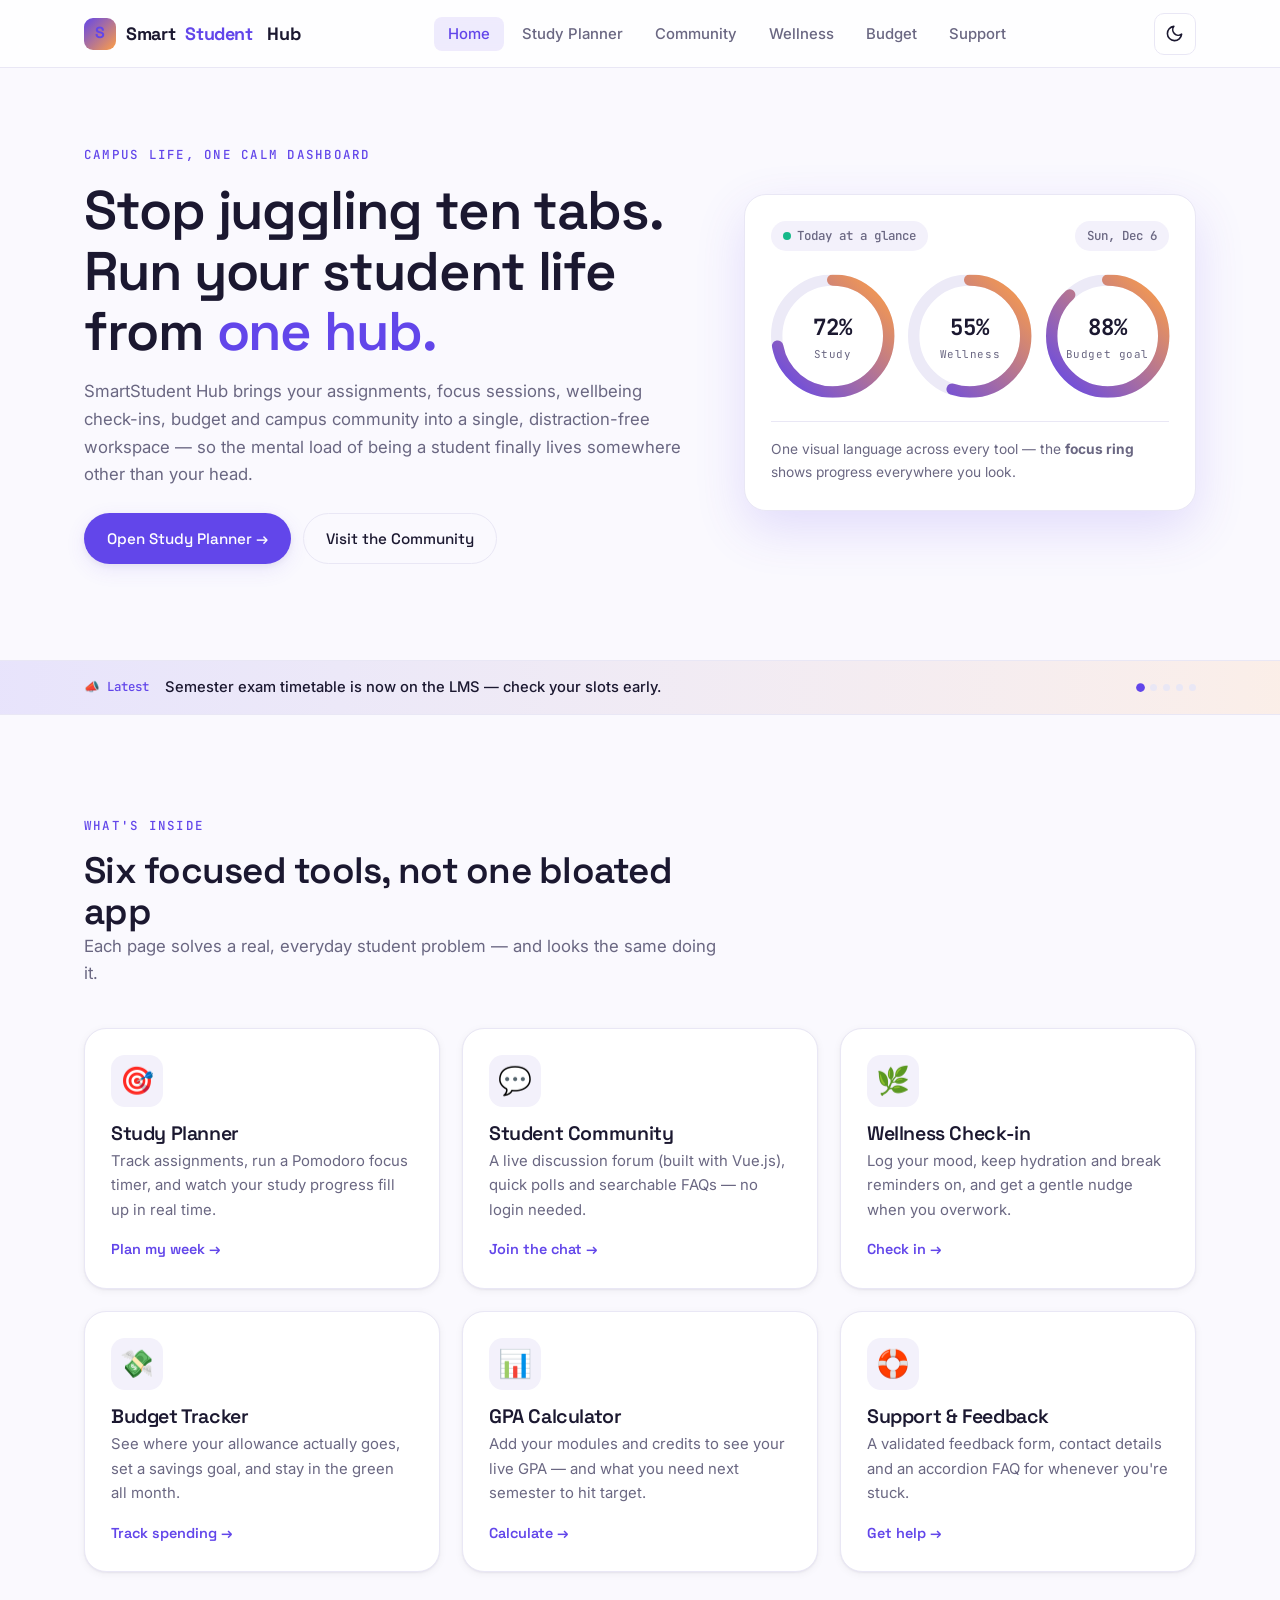
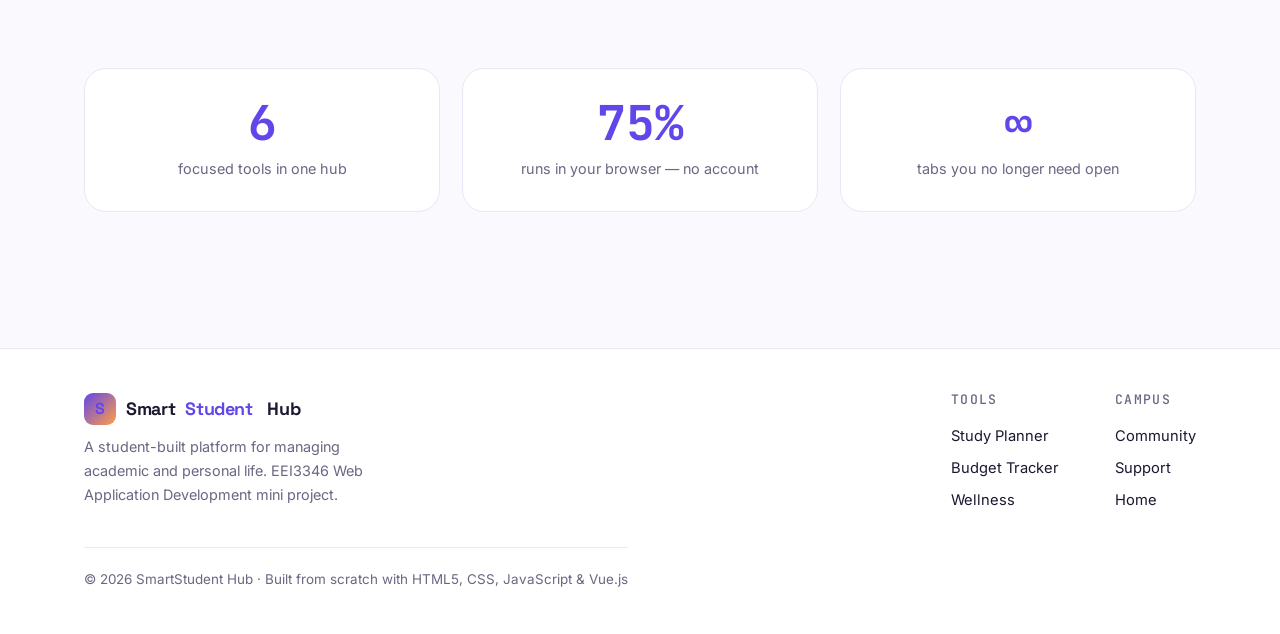
==== index.html @ 58064036 "Initial commit: shared shell + Home page" ====
<!DOCTYPE html>
<html lang="en" data-theme="light">
<head>
  <meta charset="UTF-8" />
  <meta name="viewport" content="width=device-width, initial-scale=1.0" />
  <title>SmartStudent Hub — Your campus life, organised</title>
  <meta name="description" content="A student platform to plan study, track wellness, manage budget and connect with your campus community." />

  <!-- Fonts (swap to self-hosted files if the viva venue has no internet) -->
  <link rel="preconnect" href="https://fonts.googleapis.com" />
  <link rel="preconnect" href="https://fonts.gstatic.com" crossorigin />
  <link href="https://fonts.googleapis.com/css2?family=Space+Grotesk:wght@400;500;600;700&family=Inter:wght@400;500;600&family=JetBrains+Mono:wght@400;500&display=swap" rel="stylesheet" />

  <link rel="stylesheet" href="css/style.css" />
</head>
<body>

  <!-- Page loader -->
  <div class="page-loader"><div class="loader-ring"></div></div>

  <!-- ============ NAV (shared on every page) ============ -->
  <header class="nav">
    <div class="container">
      <a href="index.html" class="brand">
        <span class="brand-mark">S</span>Smart<span>Student</span>&nbsp;Hub
      </a>
      <nav>
        <ul class="nav-links">
          <li><a href="index.html">Home</a></li>
          <li><a href="planner.html">Study Planner</a></li>
          <li><a href="community.html">Community</a></li>
          <li><a href="wellness.html">Wellness</a></li>
          <li><a href="budget.html">Budget</a></li>
          <li><a href="support.html">Support</a></li>
        </ul>
      </nav>
      <div class="nav-actions">
        <button class="theme-toggle" aria-label="Toggle theme"></button>
        <button class="nav-burger" aria-label="Open menu" aria-expanded="false"><span></span></button>
      </div>
    </div>
  </header>

  <!-- ============ HERO ============ -->
  <section class="section" style="padding-top:clamp(40px,6vw,72px)">
    <div class="container hero-grid">
      <div class="hero-copy reveal">
        <span class="eyebrow">Campus life, one calm dashboard</span>
        <h1>Stop juggling ten tabs.<br>Run your student life from <span style="color:var(--primary)">one hub.</span></h1>
        <p class="lead mt-2">
          SmartStudent Hub brings your assignments, focus sessions, wellbeing check-ins,
          budget and campus community into a single, distraction-free workspace — so the
          mental load of being a student finally lives somewhere other than your head.
        </p>
        <div class="mt-3" style="display:flex;gap:12px;flex-wrap:wrap">
          <a href="planner.html" class="btn btn-primary">Open Study Planner →</a>
          <a href="community.html" class="btn btn-ghost">Visit the Community</a>
        </div>
      </div>

      <!-- Signature focus-ring "today" dashboard preview -->
      <aside class="hero-card reveal" aria-label="Today at a glance">
        <div class="hero-card-top">
          <span class="chip"><span class="badge-dot"></span> Today at a glance</span>
          <span class="chip" id="todayDate"></span>
        </div>
        <div class="ring-row">
          <div class="focus-ring" style="--size:130px" data-pct="72" data-label="Study"></div>
          <div class="focus-ring" style="--size:130px" data-pct="55" data-label="Wellness"></div>
          <div class="focus-ring" style="--size:130px" data-pct="88" data-label="Budget goal"></div>
        </div>
        <p class="hero-card-note">One visual language across every tool — the <b>focus ring</b> shows progress everywhere you look.</p>
      </aside>
    </div>
  </section>

  <!-- ============ ANNOUNCEMENTS (dynamic) ============ -->
  <div class="announce" role="status" aria-live="polite">
    <div class="container announce-inner">
      <span class="announce-tag">📣 Latest</span>
      <p id="announceText">Loading campus updates…</p>
      <div class="announce-dots" id="announceDots"></div>
    </div>
  </div>

  <!-- ============ FEATURES ============ -->
  <section class="section">
    <div class="container">
      <div class="section-head reveal">
        <span class="eyebrow">What's inside</span>
        <h2>Six focused tools, not one bloated app</h2>
        <p class="lead">Each page solves a real, everyday student problem — and looks the same doing it.</p>
      </div>
      <div class="grid grid-3">
        <a class="card feature reveal" href="planner.html">
          <div class="feature-ic">🎯</div>
          <h3>Study Planner</h3>
          <p>Track assignments, run a Pomodoro focus timer, and watch your study progress fill up in real time.</p>
          <span class="feature-go">Plan my week →</span>
        </a>
        <a class="card feature reveal" href="community.html">
          <div class="feature-ic">💬</div>
          <h3>Student Community</h3>
          <p>A live discussion forum (built with Vue.js), quick polls and searchable FAQs — no login needed.</p>
          <span class="feature-go">Join the chat →</span>
        </a>
        <a class="card feature reveal" href="wellness.html">
          <div class="feature-ic">🌿</div>
          <h3>Wellness Check-in</h3>
          <p>Log your mood, keep hydration and break reminders on, and get a gentle nudge when you overwork.</p>
          <span class="feature-go">Check in →</span>
        </a>
        <a class="card feature reveal" href="budget.html">
          <div class="feature-ic">💸</div>
          <h3>Budget Tracker</h3>
          <p>See where your allowance actually goes, set a savings goal, and stay in the green all month.</p>
          <span class="feature-go">Track spending →</span>
        </a>
        <a class="card feature reveal" href="planner.html#gpa">
          <div class="feature-ic">📊</div>
          <h3>GPA Calculator</h3>
          <p>Add your modules and credits to see your live GPA — and what you need next semester to hit target.</p>
          <span class="feature-go">Calculate →</span>
        </a>
        <a class="card feature reveal" href="support.html">
          <div class="feature-ic">🛟</div>
          <h3>Support & Feedback</h3>
          <p>A validated feedback form, contact details and an accordion FAQ for whenever you're stuck.</p>
          <span class="feature-go">Get help →</span>
        </a>
      </div>
    </div>
  </section>

  <!-- ============ STATS ============ -->
  <section class="section stats-section">
    <div class="container">
      <div class="grid grid-3 reveal">
        <div class="stat"><b class="count" data-to="6">0</b><small>focused tools in one hub</small></div>
        <div class="stat"><b class="count" data-to="100" data-suffix="%">0</b><small>runs in your browser — no account</small></div>
        <div class="stat"><b class="count" data-to="0" data-text="∞">0</b><small>tabs you no longer need open</small></div>
      </div>
    </div>
  </section>

  <!-- ============ FOOTER (shared) ============ -->
  <footer class="footer">
    <div class="container">
      <div>
        <a href="index.html" class="brand"><span class="brand-mark">S</span>Smart<span>Student</span>&nbsp;Hub</a>
        <p>A student-built platform for managing academic and personal life. EEI3346 Web Application Development mini project.</p>
      </div>
      <div class="footer-cols">
        <div>
          <h4>Tools</h4>
          <a href="planner.html">Study Planner</a>
          <a href="budget.html">Budget Tracker</a>
          <a href="wellness.html">Wellness</a>
        </div>
        <div>
          <h4>Campus</h4>
          <a href="community.html">Community</a>
          <a href="support.html">Support</a>
          <a href="index.html">Home</a>
        </div>
      </div>
    </div>
    <div class="container"><div class="footer-base">© 2026 SmartStudent Hub · Built from scratch with HTML5, CSS, JavaScript &amp; Vue.js</div></div>
  </footer>

  <!-- ============ Page-specific styles ============ -->
  <style>
    .hero-grid { display: grid; grid-template-columns: 1.15fr .85fr; gap: 48px; align-items: center; }
    @media (max-width: 900px) { .hero-grid { grid-template-columns: 1fr; } }

    .hero-card { background: var(--surface); border: 1px solid var(--border); border-radius: var(--radius-lg); padding: 26px; box-shadow: var(--shadow-lg); }
    .hero-card-top { display: flex; justify-content: space-between; gap: 10px; margin-bottom: 20px; flex-wrap: wrap; }
    .ring-row { display: flex; gap: 14px; justify-content: space-between; flex-wrap: wrap; }
    .ring-row .focus-ring { flex: 1; min-width: 100px; }
    .hero-card-note { color: var(--muted); font-size: .86rem; margin-top: 20px; border-top: 1px solid var(--border); padding-top: 16px; }

    .announce { background: linear-gradient(90deg, color-mix(in srgb, var(--primary) 12%, transparent), color-mix(in srgb, var(--accent) 12%, transparent)); border-block: 1px solid var(--border); }
    .announce-inner { display: flex; align-items: center; gap: 16px; padding-block: 14px; }
    .announce-tag { font-family: var(--font-mono); font-size: .78rem; font-weight: 500; white-space: nowrap; color: var(--primary); }
    .announce-inner p { flex: 1; font-size: .92rem; font-weight: 500; margin: 0; transition: opacity .4s; }
    .announce-dots { display: flex; gap: 6px; }
    .announce-dots span { width: 7px; height: 7px; border-radius: 50%; background: var(--border); cursor: pointer; transition: background .2s, transform .2s; }
    .announce-dots span.on { background: var(--primary); transform: scale(1.25); }
    @media (max-width: 620px) { .announce-tag { display: none; } }

    .feature { display: flex; flex-direction: column; color: var(--ink); }
    .feature-ic { font-size: 1.7rem; width: 52px; height: 52px; border-radius: 14px; display: grid; place-items: center; background: var(--surface-2); margin-bottom: 16px; }
    .feature p { color: var(--muted); font-size: .93rem; flex: 1; margin-top: 4px; }
    .feature-go { color: var(--primary); font-weight: 600; font-size: .9rem; margin-top: 16px; font-family: var(--font-display); }

    .stats-section { padding-block: 0 clamp(56px,8vw,96px); }
    .stat { text-align: center; padding: 30px 20px; background: var(--surface); border: 1px solid var(--border); border-radius: var(--radius-lg); }
    .stat b { font-family: var(--font-mono); font-size: clamp(2.2rem, 5vw, 3rem); color: var(--primary); display: block; line-height: 1; }
    .stat small { color: var(--muted); font-size: .9rem; margin-top: 10px; display: block; }
  </style>

  <script src="js/main.js"></script>
  <!-- Home-only interactivity: date, rotating announcements, counters -->
  <script>
    // Today's date chip
    document.getElementById("todayDate").textContent =
      new Date().toLocaleDateString(undefined, { weekday: "short", day: "numeric", month: "short" });

    // Dynamic, rotating announcements (demonstrates dynamic content updates)
    const announcements = [
      "Semester exam timetable is now on the LMS — check your slots early.",
      "Library extends hours to 10 PM during the assessment period.",
      "Peer study groups for Software Engineering open this week in the Community.",
      "Wellness week: free 10-minute guided breaks every afternoon.",
      "New: track your allowance in the Budget tool before month-end."
    ];
    const textEl = document.getElementById("announceText");
    const dotsEl = document.getElementById("announceDots");
    let idx = 0, timer;
    announcements.forEach((_, i) => {
      const d = document.createElement("span");
      d.addEventListener("click", () => { show(i); restart(); });
      dotsEl.appendChild(d);
    });
    function show(i) {
      idx = i;
      textEl.style.opacity = 0;
      setTimeout(() => { textEl.textContent = announcements[i]; textEl.style.opacity = 1; }, 250);
      dotsEl.querySelectorAll("span").forEach((s, j) => s.classList.toggle("on", j === i));
    }
    function next() { show((idx + 1) % announcements.length); }
    function restart() { clearInterval(timer); timer = setInterval(next, 4500); }
    show(0); restart();

    // Animated stat counters when they scroll into view
    const counters = document.querySelectorAll(".count");
    const cio = new IntersectionObserver((entries) => {
      entries.forEach((e) => {
        if (!e.isIntersecting) return;
        const el = e.target;
        cio.unobserve(el);
        if (el.dataset.text) { el.textContent = el.dataset.text; return; }
        const to = parseInt(el.dataset.to, 10), suffix = el.dataset.suffix || "";
        let n = 0; const step = Math.max(1, Math.round(to / 40));
        const t = setInterval(() => {
          n += step; if (n >= to) { n = to; clearInterval(t); }
          el.textContent = n + suffix;
        }, 28);
      });
    }, { threshold: 0.5 });
    counters.forEach((c) => cio.observe(c));
  </script>
</body>
</html>
---- css/style.css ----
/* ============================================================
   SmartStudent Hub — Shared Design System
   EEI3346 Web Application Development Mini Project
   Author: (student details)
   This file is shared across every page for a consistent theme.
   ============================================================ */

/* ---------- 1. Design Tokens ---------- */
:root {
  /* Light theme (default) */
  --bg:        #FAF9FE;
  --surface:   #FFFFFF;
  --surface-2: #F3F1FB;
  --ink:       #1B1830;
  --muted:     #6A6782;
  --primary:   #6246EA;
  --primary-ink: #4B34C4;
  --accent:    #FF9F45;
  --positive:  #16B98A;
  --danger:    #E5484D;
  --border:    #E9E7F5;
  --ring-track:#ECEAF7;

  /* Effects */
  --shadow-sm: 0 1px 2px rgba(27, 24, 48, .06), 0 2px 8px rgba(27, 24, 48, .05);
  --shadow-md: 0 6px 20px rgba(98, 70, 234, .10), 0 2px 6px rgba(27, 24, 48, .06);
  --shadow-lg: 0 18px 50px rgba(98, 70, 234, .16);

  /* Type */
  --font-display: "Space Grotesk", "Segoe UI", system-ui, sans-serif;
  --font-body:    "Inter", system-ui, -apple-system, sans-serif;
  --font-mono:    "JetBrains Mono", "SFMono-Regular", Consolas, monospace;

  /* Rhythm */
  --radius:   14px;
  --radius-lg:22px;
  --maxw:     1160px;
  --nav-h:    68px;
  --ease:     cubic-bezier(.22, .61, .36, 1);
}

[data-theme="dark"] {
  --bg:        #131126;
  --surface:   #1C1938;
  --surface-2: #242047;
  --ink:       #F2F1FA;
  --muted:     #A5A2C0;
  --primary:   #8B78FF;
  --primary-ink: #A796FF;
  --accent:    #FFB067;
  --positive:  #2DD4A7;
  --danger:    #FF6B70;
  --border:    #2C2850;
  --ring-track:#2A2650;

  --shadow-sm: 0 1px 2px rgba(0, 0, 0, .3);
  --shadow-md: 0 6px 20px rgba(0, 0, 0, .35);
  --shadow-lg: 0 18px 50px rgba(0, 0, 0, .5);
}

/* ---------- 2. Reset & Base ---------- */
*, *::before, *::after { box-sizing: border-box; margin: 0; padding: 0; }

html { scroll-behavior: smooth; }

body {
  font-family: var(--font-body);
  background: var(--bg);
  color: var(--ink);
  line-height: 1.65;
  -webkit-font-smoothing: antialiased;
  transition: background .4s var(--ease), color .4s var(--ease);
}

h1, h2, h3, h4 { font-family: var(--font-display); line-height: 1.12; font-weight: 600; letter-spacing: -.02em; }
h1 { font-size: clamp(2.1rem, 5vw, 3.4rem); }
h2 { font-size: clamp(1.6rem, 3.4vw, 2.3rem); }
h3 { font-size: 1.22rem; }

a { color: var(--primary); text-decoration: none; }
img { max-width: 100%; display: block; }
:focus-visible { outline: 3px solid var(--accent); outline-offset: 2px; border-radius: 6px; }

.container { width: 100%; max-width: var(--maxw); margin-inline: auto; padding-inline: 24px; }

.section { padding-block: clamp(56px, 8vw, 96px); }
.section-head { max-width: 640px; margin-bottom: 40px; }
.eyebrow {
  font-family: var(--font-mono); font-size: .78rem; letter-spacing: .18em;
  text-transform: uppercase; color: var(--primary); font-weight: 500; display: inline-block;
  margin-bottom: 14px;
}
.lead { color: var(--muted); font-size: 1.05rem; max-width: 60ch; }

/* ---------- 3. Buttons ---------- */
.btn {
  display: inline-flex; align-items: center; gap: 8px;
  font-family: var(--font-display); font-weight: 500; font-size: .95rem;
  padding: 12px 22px; border-radius: 999px; border: 1.5px solid transparent;
  cursor: pointer; transition: transform .18s var(--ease), box-shadow .25s var(--ease), background .2s;
  background: var(--surface-2); color: var(--ink);
}
.btn:hover { transform: translateY(-2px); }
.btn-primary { background: var(--primary); color: #fff; box-shadow: var(--shadow-md); }
.btn-primary:hover { box-shadow: var(--shadow-lg); }
.btn-ghost { background: transparent; border-color: var(--border); color: var(--ink); }
.btn-ghost:hover { border-color: var(--primary); color: var(--primary); }

/* ---------- 4. Navbar ---------- */
.nav {
  position: sticky; top: 0; z-index: 100; height: var(--nav-h);
  display: flex; align-items: center;
  background: color-mix(in srgb, var(--surface) 80%, transparent);
  backdrop-filter: blur(14px);
  border-bottom: 1px solid var(--border);
}
.nav .container { display: flex; align-items: center; justify-content: space-between; }
.brand { display: flex; align-items: center; gap: 10px; font-family: var(--font-display); font-weight: 700; font-size: 1.12rem; color: var(--ink); letter-spacing: -.02em; }
.brand-mark {
  width: 32px; height: 32px; border-radius: 9px; display: grid; place-items: center;
  background: linear-gradient(135deg, var(--primary), var(--accent)); color: #fff;
  font-family: var(--font-display); font-weight: 700; font-size: 1rem;
}
.brand span { color: var(--primary); }

.nav-links { display: flex; align-items: center; gap: 4px; list-style: none; }
.nav-links a {
  color: var(--muted); font-weight: 500; font-size: .93rem; padding: 8px 14px; border-radius: 8px;
  transition: color .2s, background .2s;
}
.nav-links a:hover { color: var(--ink); background: var(--surface-2); }
.nav-links a.active { color: var(--primary); background: color-mix(in srgb, var(--primary) 10%, transparent); }

.nav-actions { display: flex; align-items: center; gap: 8px; }
.theme-toggle, .nav-burger {
  width: 42px; height: 42px; border-radius: 10px; border: 1px solid var(--border);
  background: var(--surface); color: var(--ink); cursor: pointer; display: grid; place-items: center;
  transition: border-color .2s, transform .2s;
}
.theme-toggle:hover, .nav-burger:hover { border-color: var(--primary); transform: translateY(-1px); }
.theme-toggle svg { width: 19px; height: 19px; }
.nav-burger { display: none; }
.nav-burger span { display: block; width: 18px; height: 2px; background: currentColor; position: relative; transition: .25s; }
.nav-burger span::before, .nav-burger span::after { content: ""; position: absolute; left: 0; width: 18px; height: 2px; background: currentColor; transition: .25s; }
.nav-burger span::before { top: -6px; } .nav-burger span::after { top: 6px; }
.nav-burger.open span { background: transparent; }
.nav-burger.open span::before { top: 0; transform: rotate(45deg); }
.nav-burger.open span::after { top: 0; transform: rotate(-45deg); }

@media (max-width: 860px) {
  .nav-burger { display: grid; }
  .nav-links {
    position: fixed; inset: var(--nav-h) 0 auto 0; flex-direction: column; align-items: stretch;
    background: var(--surface); border-bottom: 1px solid var(--border); padding: 14px; gap: 4px;
    transform: translateY(-120%); transition: transform .3s var(--ease); box-shadow: var(--shadow-md);
  }
  .nav-links.open { transform: translateY(0); }
  .nav-links a { padding: 12px 16px; }
}

/* ---------- 5. Cards ---------- */
.card {
  background: var(--surface); border: 1px solid var(--border); border-radius: var(--radius-lg);
  padding: 26px; box-shadow: var(--shadow-sm); transition: transform .25s var(--ease), box-shadow .25s var(--ease), border-color .25s;
}
.card:hover { transform: translateY(-4px); box-shadow: var(--shadow-md); border-color: color-mix(in srgb, var(--primary) 30%, var(--border)); }
.grid { display: grid; gap: 22px; }
.grid-3 { grid-template-columns: repeat(3, 1fr); }
.grid-2 { grid-template-columns: repeat(2, 1fr); }
@media (max-width: 820px) { .grid-3 { grid-template-columns: 1fr 1fr; } }
@media (max-width: 560px) { .grid-3, .grid-2 { grid-template-columns: 1fr; } }

.chip {
  display: inline-flex; align-items: center; gap: 6px; font-size: .78rem; font-weight: 500;
  padding: 5px 12px; border-radius: 999px; background: var(--surface-2); color: var(--muted);
  font-family: var(--font-mono);
}

/* ---------- 6. Focus Ring (signature motif) ---------- */
.focus-ring { --size: 120px; --pct: 0; width: var(--size); height: var(--size); position: relative; display: inline-grid; place-items: center; }
.focus-ring svg { transform: rotate(-90deg); width: 100%; height: 100%; }
.focus-ring .track { fill: none; stroke: var(--ring-track); }
.focus-ring .fill  { fill: none; stroke: url(#ringGrad); stroke-linecap: round; transition: stroke-dashoffset .7s var(--ease); }
.focus-ring .ring-label { position: absolute; text-align: center; font-family: var(--font-mono); }
.focus-ring .ring-label b { font-size: 1.4rem; color: var(--ink); }
.focus-ring .ring-label small { display: block; font-size: .68rem; color: var(--muted); letter-spacing: .05em; }

/* ---------- 7. Footer ---------- */
.footer { border-top: 1px solid var(--border); background: var(--surface); padding-block: 44px; margin-top: 40px; }
.footer .container { display: flex; flex-wrap: wrap; gap: 28px; justify-content: space-between; align-items: flex-start; }
.footer .brand { margin-bottom: 10px; }
.footer p { color: var(--muted); font-size: .9rem; max-width: 34ch; }
.footer-cols { display: flex; gap: 56px; flex-wrap: wrap; }
.footer-cols h4 { font-size: .82rem; text-transform: uppercase; letter-spacing: .1em; color: var(--muted); margin-bottom: 12px; font-family: var(--font-mono); font-weight: 500; }
.footer-cols a { display: block; color: var(--ink); font-size: .92rem; padding: 4px 0; }
.footer-cols a:hover { color: var(--primary); }
.footer-base { border-top: 1px solid var(--border); margin-top: 30px; padding-top: 20px; text-align: center; color: var(--muted); font-size: .84rem; }

/* ---------- 8. Loader & Motion ---------- */
.page-loader {
  position: fixed; inset: 0; z-index: 999; display: grid; place-items: center;
  background: var(--bg); transition: opacity .5s var(--ease), visibility .5s;
}
.page-loader.hide { opacity: 0; visibility: hidden; }
.loader-ring { width: 46px; height: 46px; border: 3px solid var(--ring-track); border-top-color: var(--primary); border-radius: 50%; animation: spin .8s linear infinite; }
@keyframes spin { to { transform: rotate(360deg); } }

.reveal { opacity: 0; transform: translateY(24px); transition: opacity .6s var(--ease), transform .6s var(--ease); }
.reveal.in { opacity: 1; transform: none; }

@media (prefers-reduced-motion: reduce) {
  *, *::before, *::after { animation-duration: .001ms !important; transition-duration: .001ms !important; scroll-behavior: auto; }
  .reveal { opacity: 1; transform: none; }
}

/* ---------- 9. Forms (shared, used by validation demo) ---------- */
.field { margin-bottom: 18px; }
.field label { display: block; font-weight: 500; font-size: .9rem; margin-bottom: 7px; }
.field input, .field textarea, .field select {
  width: 100%; font-family: inherit; font-size: .95rem; color: var(--ink);
  background: var(--surface-2); border: 1.5px solid var(--border); border-radius: var(--radius);
  padding: 12px 14px; transition: border-color .2s, box-shadow .2s;
}
.field input:focus, .field textarea:focus, .field select:focus {
  outline: none; border-color: var(--primary); box-shadow: 0 0 0 3px color-mix(in srgb, var(--primary) 18%, transparent);
}
.field.invalid input, .field.invalid textarea { border-color: var(--danger); }
.field .err { color: var(--danger); font-size: .8rem; margin-top: 6px; display: none; }
.field.invalid .err { display: block; }

/* ---------- 10. Small utilities ---------- */
.text-center { text-align: center; }
.mt-1 { margin-top: 8px; } .mt-2 { margin-top: 16px; } .mt-3 { margin-top: 24px; }
.badge-dot { width: 8px; height: 8px; border-radius: 50%; background: var(--positive); display: inline-block; }
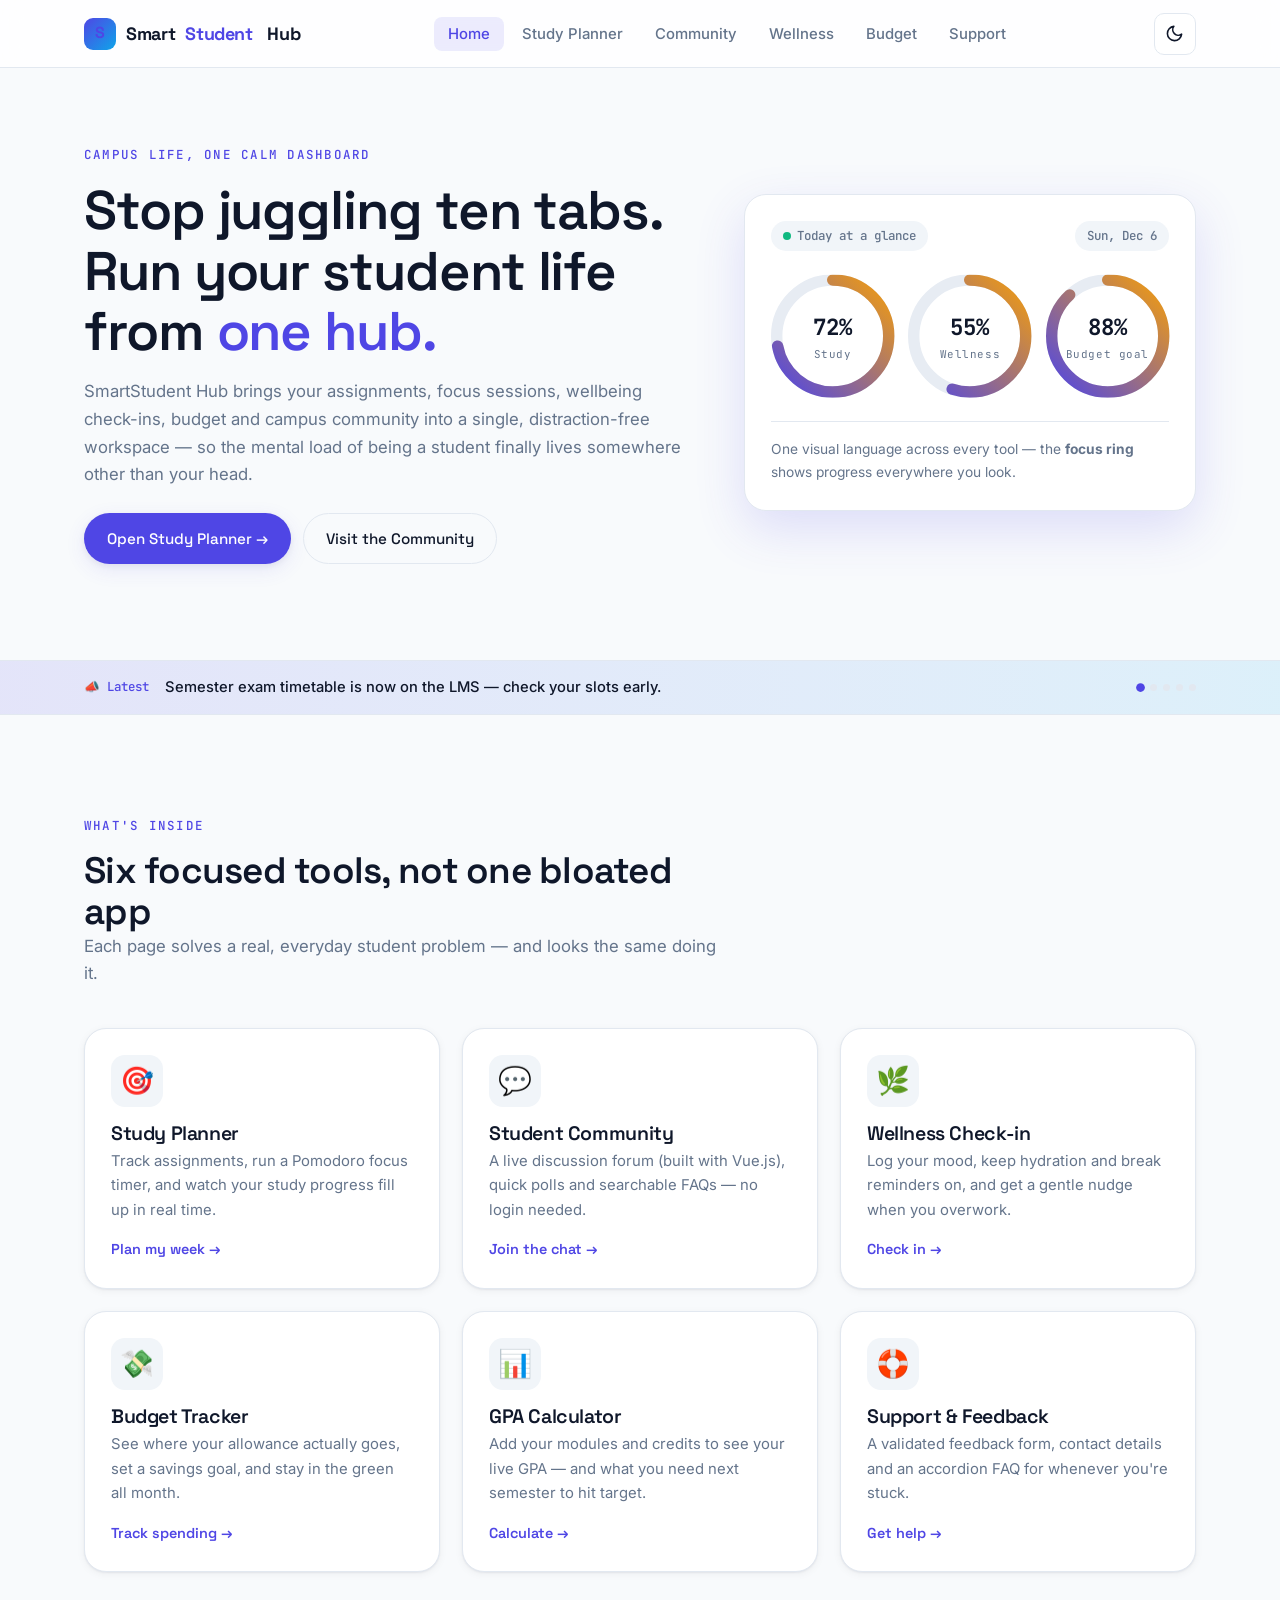
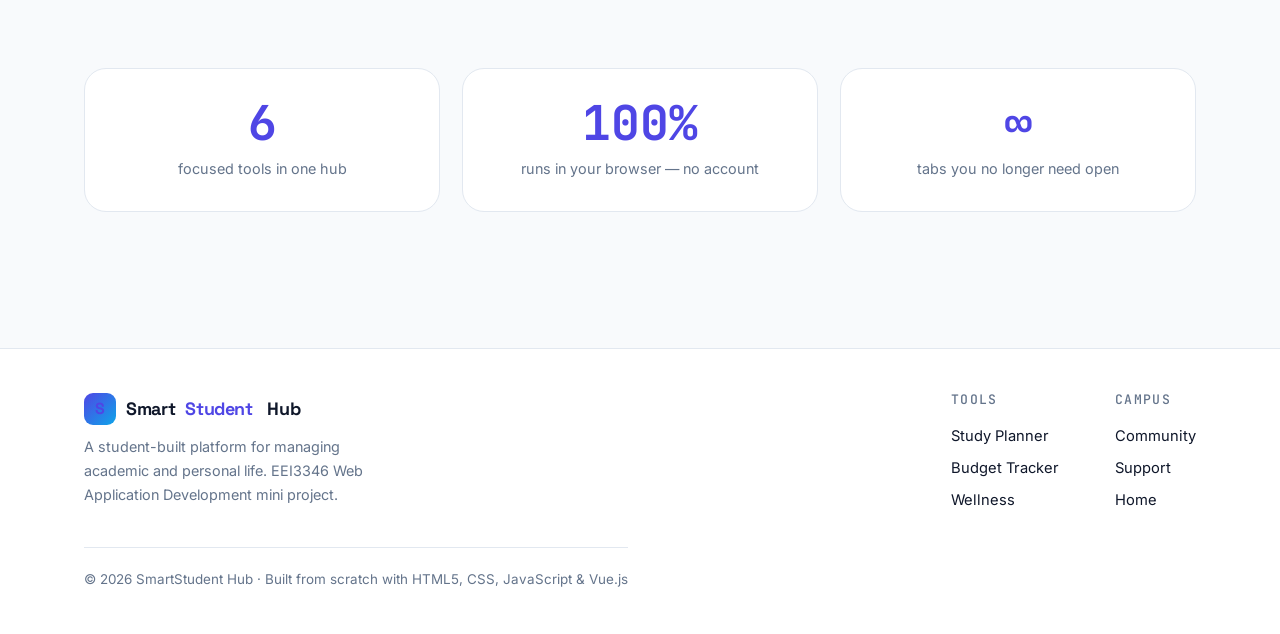
==== commit 8244670d: "Retheme site to Smart Indigo palette" ====
--- a/index.html
+++ b/index.html
@@ -179,7 +179,7 @@
     .ring-row .focus-ring { flex: 1; min-width: 100px; }
     .hero-card-note { color: var(--muted); font-size: .86rem; margin-top: 20px; border-top: 1px solid var(--border); padding-top: 16px; }
 
-    .announce { background: linear-gradient(90deg, color-mix(in srgb, var(--primary) 12%, transparent), color-mix(in srgb, var(--accent) 12%, transparent)); border-block: 1px solid var(--border); }
+    .announce { background: linear-gradient(90deg, color-mix(in srgb, var(--primary) 12%, transparent), color-mix(in srgb, var(--secondary) 12%, transparent)); border-block: 1px solid var(--border); }
     .announce-inner { display: flex; align-items: center; gap: 16px; padding-block: 14px; }
     .announce-tag { font-family: var(--font-mono); font-size: .78rem; font-weight: 500; white-space: nowrap; color: var(--primary); }
     .announce-inner p { flex: 1; font-size: .92rem; font-weight: 500; margin: 0; transition: opacity .4s; }
--- a/css/style.css
+++ b/css/style.css
@@ -7,24 +7,25 @@
 
 /* ---------- 1. Design Tokens ---------- */
 :root {
-  /* Light theme (default) */
-  --bg:        #FAF9FE;
-  --surface:   #FFFFFF;
-  --surface-2: #F3F1FB;
-  --ink:       #1B1830;
-  --muted:     #6A6782;
-  --primary:   #6246EA;
-  --primary-ink: #4B34C4;
-  --accent:    #FF9F45;
-  --positive:  #16B98A;
-  --danger:    #E5484D;
-  --border:    #E9E7F5;
-  --ring-track:#ECEAF7;
-
-  /* Effects */
-  --shadow-sm: 0 1px 2px rgba(27, 24, 48, .06), 0 2px 8px rgba(27, 24, 48, .05);
-  --shadow-md: 0 6px 20px rgba(98, 70, 234, .10), 0 2px 6px rgba(27, 24, 48, .06);
-  --shadow-lg: 0 18px 50px rgba(98, 70, 234, .16);
+  /* Light theme (default) — "Smart Indigo" palette */
+  --bg:        #F8FAFC;   /* light gray  */
+  --surface:   #FFFFFF;   /* cards       */
+  --surface-2: #F1F5F9;   /* inset fill  */
+  --ink:       #0F172A;   /* slate text  */
+  --muted:     #64748B;   /* gray text   */
+  --primary:   #4F46E5;   /* indigo      */
+  --primary-ink: #4338CA; /* indigo-700  */
+  --secondary: #0EA5E9;   /* sky blue    */
+  --accent:    #F59E0B;   /* amber       */
+  --positive:  #10B981;   /* emerald     */
+  --danger:    #EF4444;   /* red         */
+  --border:    #E2E8F0;   /* slate-200   */
+  --ring-track:#E7ECF3;
+
+  /* Effects (indigo-tinted shadows) */
+  --shadow-sm: 0 1px 2px rgba(15, 23, 42, .06), 0 2px 8px rgba(15, 23, 42, .05);
+  --shadow-md: 0 6px 20px rgba(79, 70, 229, .10), 0 2px 6px rgba(15, 23, 42, .06);
+  --shadow-lg: 0 18px 50px rgba(79, 70, 229, .16);
 
   /* Type */
   --font-display: "Space Grotesk", "Segoe UI", system-ui, sans-serif;
@@ -40,18 +41,19 @@
 }
 
 [data-theme="dark"] {
-  --bg:        #131126;
-  --surface:   #1C1938;
-  --surface-2: #242047;
-  --ink:       #F2F1FA;
-  --muted:     #A5A2C0;
-  --primary:   #8B78FF;
-  --primary-ink: #A796FF;
-  --accent:    #FFB067;
-  --positive:  #2DD4A7;
-  --danger:    #FF6B70;
-  --border:    #2C2850;
-  --ring-track:#2A2650;
+  --bg:        #0B1120;   /* deep slate  */
+  --surface:   #151E30;
+  --surface-2: #1E293B;   /* slate-800   */
+  --ink:       #E2E8F0;   /* slate-200   */
+  --muted:     #94A3B8;   /* slate-400   */
+  --primary:   #818CF8;   /* indigo-400  */
+  --primary-ink: #A5B4FC; /* indigo-300  */
+  --secondary: #38BDF8;   /* sky-400     */
+  --accent:    #FBBF24;   /* amber-400   */
+  --positive:  #34D399;   /* emerald-400 */
+  --danger:    #F87171;   /* red-400     */
+  --border:    #283548;
+  --ring-track:#24314A;
 
   --shadow-sm: 0 1px 2px rgba(0, 0, 0, .3);
   --shadow-md: 0 6px 20px rgba(0, 0, 0, .35);
@@ -118,7 +120,7 @@
 .brand { display: flex; align-items: center; gap: 10px; font-family: var(--font-display); font-weight: 700; font-size: 1.12rem; color: var(--ink); letter-spacing: -.02em; }
 .brand-mark {
   width: 32px; height: 32px; border-radius: 9px; display: grid; place-items: center;
-  background: linear-gradient(135deg, var(--primary), var(--accent)); color: #fff;
+  background: linear-gradient(135deg, var(--primary), var(--secondary)); color: #fff;
   font-family: var(--font-display); font-weight: 700; font-size: 1rem;
 }
 .brand span { color: var(--primary); }
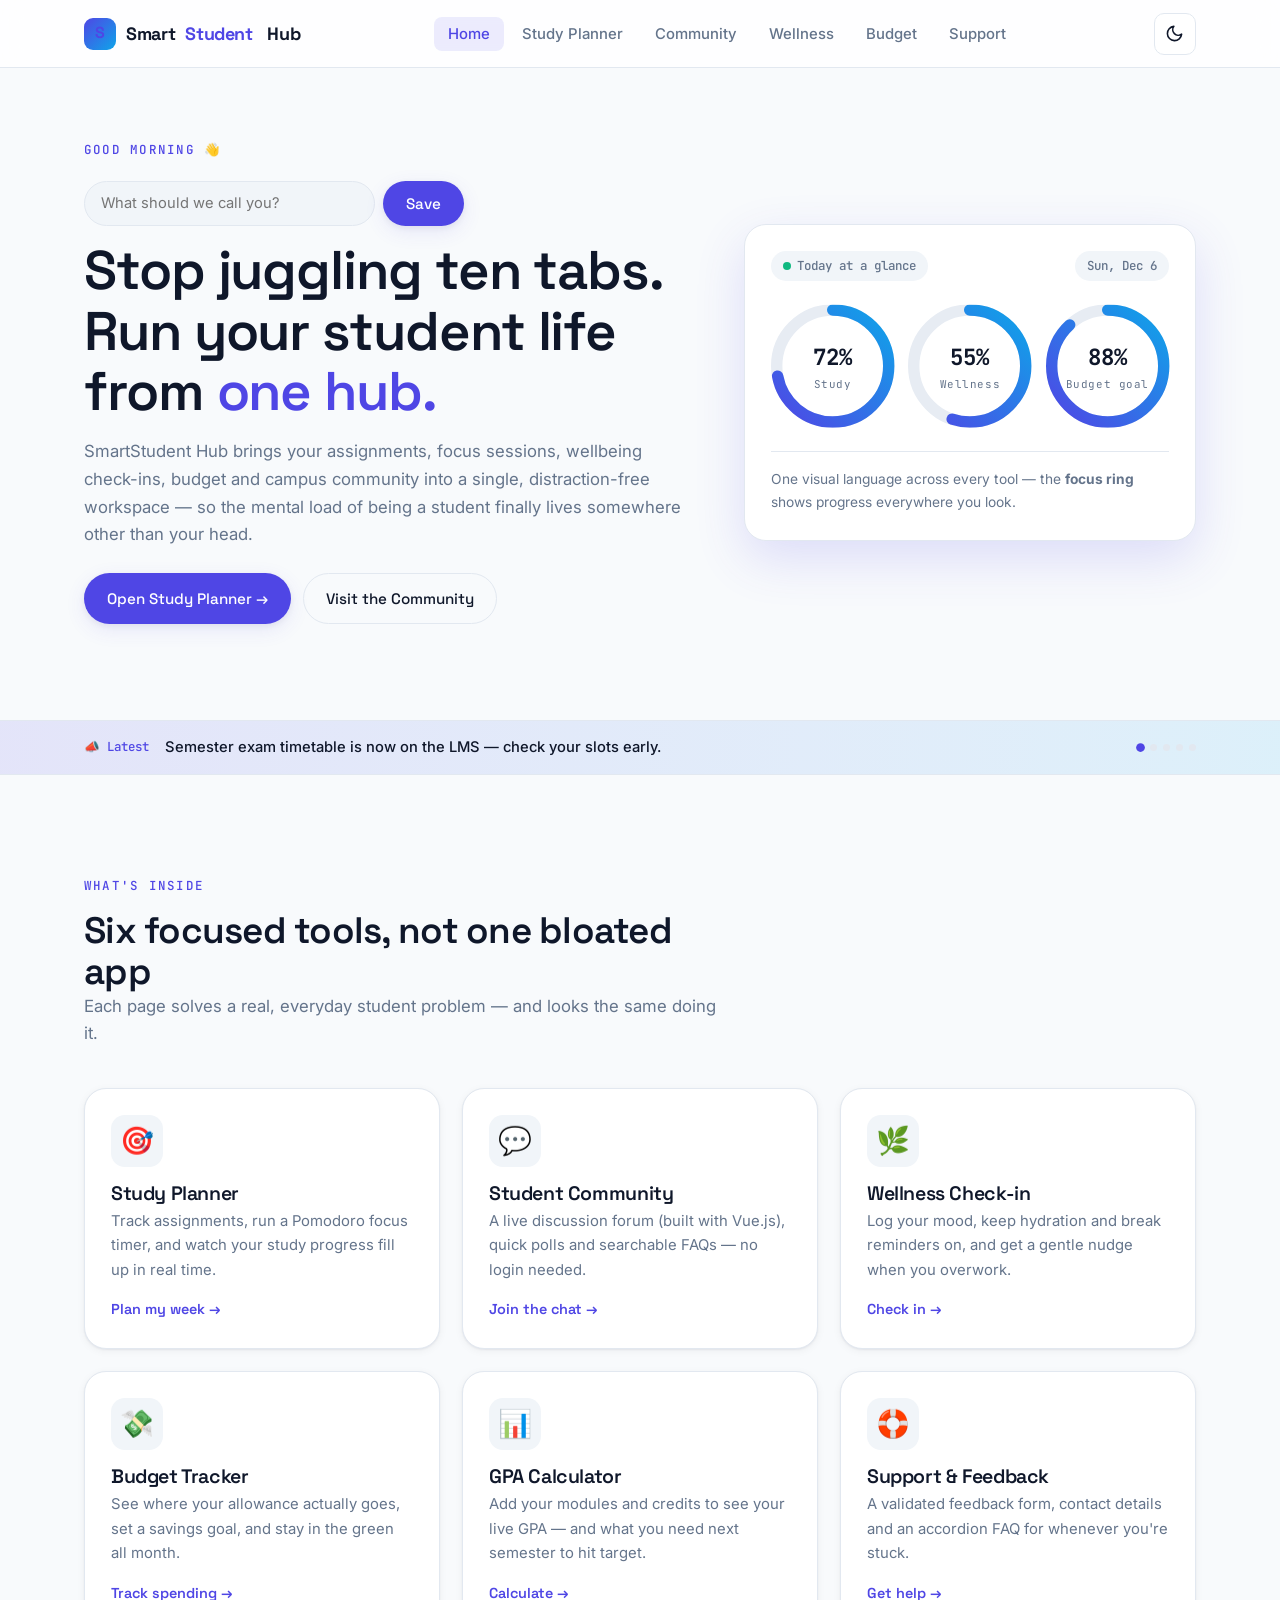
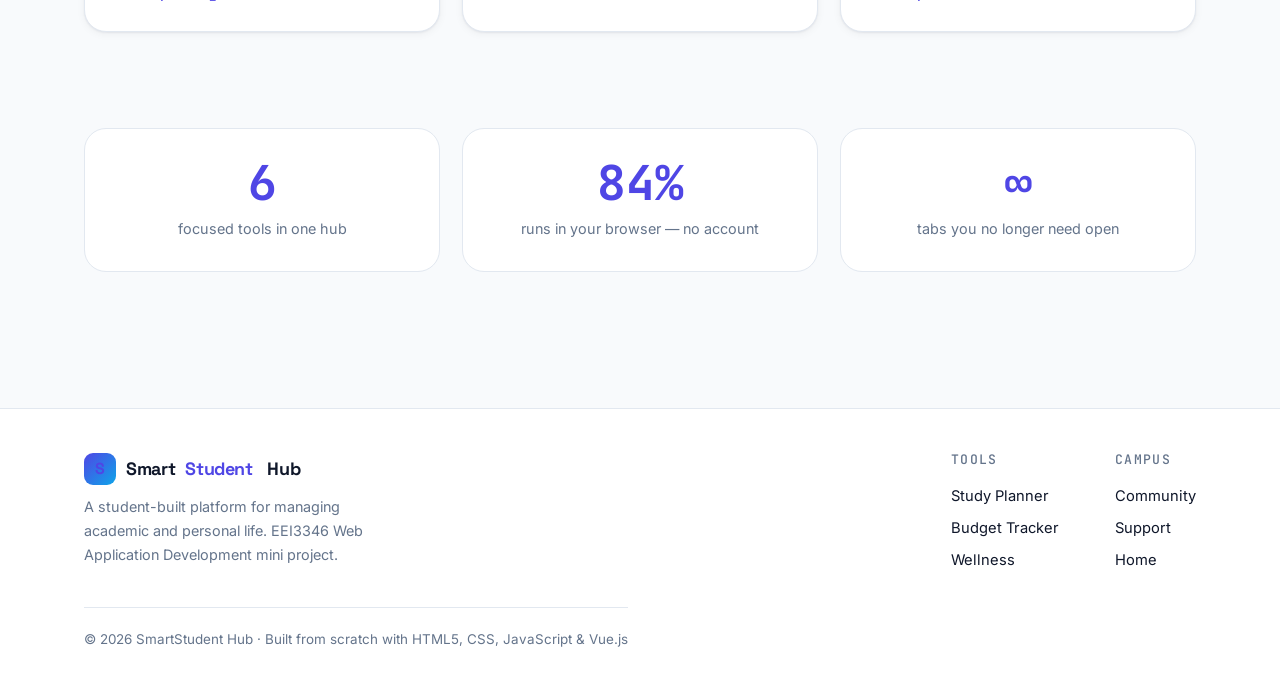
==== commit fda22556: "Add greeting, remembered name, usage streak, and empty states" ====
--- a/index.html
+++ b/index.html
@@ -45,7 +45,14 @@
   <section class="section" style="padding-top:clamp(40px,6vw,72px)">
     <div class="container hero-grid">
       <div class="hero-copy reveal">
-        <span class="eyebrow">Campus life, one calm dashboard</span>
+        <div class="hero-greet">
+          <span class="eyebrow" id="greetLine">Campus life, one calm dashboard</span>
+          <span class="streak-badge" id="streakBadge" hidden></span>
+        </div>
+        <div class="name-set" id="nameSet">
+          <input id="nameInput" type="text" maxlength="30" placeholder="What should we call you?" />
+          <button class="btn btn-primary" id="nameSave">Save</button>
+        </div>
         <h1>Stop juggling ten tabs.<br>Run your student life from <span style="color:var(--primary)">one hub.</span></h1>
         <p class="lead mt-2">
           SmartStudent Hub brings your assignments, focus sessions, wellbeing check-ins,
@@ -173,6 +180,14 @@
     .hero-grid { display: grid; grid-template-columns: 1.15fr .85fr; gap: 48px; align-items: center; }
     @media (max-width: 900px) { .hero-grid { grid-template-columns: 1fr; } }
 
+    .hero-greet { display: flex; align-items: center; gap: 12px; flex-wrap: wrap; margin-bottom: 6px; }
+    .streak-badge { font-family: var(--font-mono); font-size: .76rem; font-weight: 500; padding: 4px 11px; border-radius: 999px; background: color-mix(in srgb, var(--accent) 16%, transparent); color: var(--accent); white-space: nowrap; }
+    .name-set { display: flex; gap: 8px; margin-bottom: 14px; max-width: 380px; }
+    .name-set.hidden { display: none; }
+    .name-set input { flex: 1; font-family: inherit; font-size: .92rem; color: var(--ink); background: var(--surface-2); border: 1.5px solid var(--border); border-radius: 999px; padding: 10px 16px; transition: border-color .2s; }
+    .name-set input:focus { outline: none; border-color: var(--primary); }
+    .name-edit { background: none; border: none; color: var(--primary); font-family: var(--font-display); font-weight: 500; font-size: .82rem; cursor: pointer; padding: 0; text-decoration: underline; }
+
     .hero-card { background: var(--surface); border: 1px solid var(--border); border-radius: var(--radius-lg); padding: 26px; box-shadow: var(--shadow-lg); }
     .hero-card-top { display: flex; justify-content: space-between; gap: 10px; margin-bottom: 20px; flex-wrap: wrap; }
     .ring-row { display: flex; gap: 14px; justify-content: space-between; flex-wrap: wrap; }
@@ -205,6 +220,46 @@
     // Today's date chip
     document.getElementById("todayDate").textContent =
       new Date().toLocaleDateString(undefined, { weekday: "short", day: "numeric", month: "short" });
+
+    // Time-based greeting + remembered name + usage streak
+    (function () {
+      const greetLine = document.getElementById("greetLine");
+      const nameSet = document.getElementById("nameSet");
+      const nameInput = document.getElementById("nameInput");
+      const nameSave = document.getElementById("nameSave");
+      const badge = document.getElementById("streakBadge");
+
+      function paintGreeting() {
+        const name = SSH.getName();
+        greetLine.textContent = SSH.greeting() + (name ? ", " + name : "") + " 👋";
+        if (name) {
+          nameSet.classList.add("hidden");
+          if (!document.getElementById("nameEdit")) {
+            const edit = document.createElement("button");
+            edit.id = "nameEdit"; edit.className = "name-edit"; edit.textContent = "not you?";
+            edit.addEventListener("click", () => { nameSet.classList.remove("hidden"); nameInput.value = name; nameInput.focus(); });
+            greetLine.after(edit);
+          }
+        }
+      }
+      function save() {
+        const v = nameInput.value.trim();
+        if (!v) { nameInput.focus(); return; }
+        SSH.setName(v);
+        const e = document.getElementById("nameEdit"); if (e) e.remove();
+        paintGreeting();
+      }
+      nameSave.addEventListener("click", save);
+      nameInput.addEventListener("keydown", e => { if (e.key === "Enter") save(); });
+
+      // streak (already incremented by main.js on load)
+      const s = SSH.getStreak();
+      if (s.count > 0) {
+        badge.hidden = false;
+        badge.textContent = s.count === 1 ? "🔥 Streak started!" : "🔥 " + s.count + "-day streak";
+      }
+      paintGreeting();
+    })();
 
     // Dynamic, rotating announcements (demonstrates dynamic content updates)
     const announcements = [
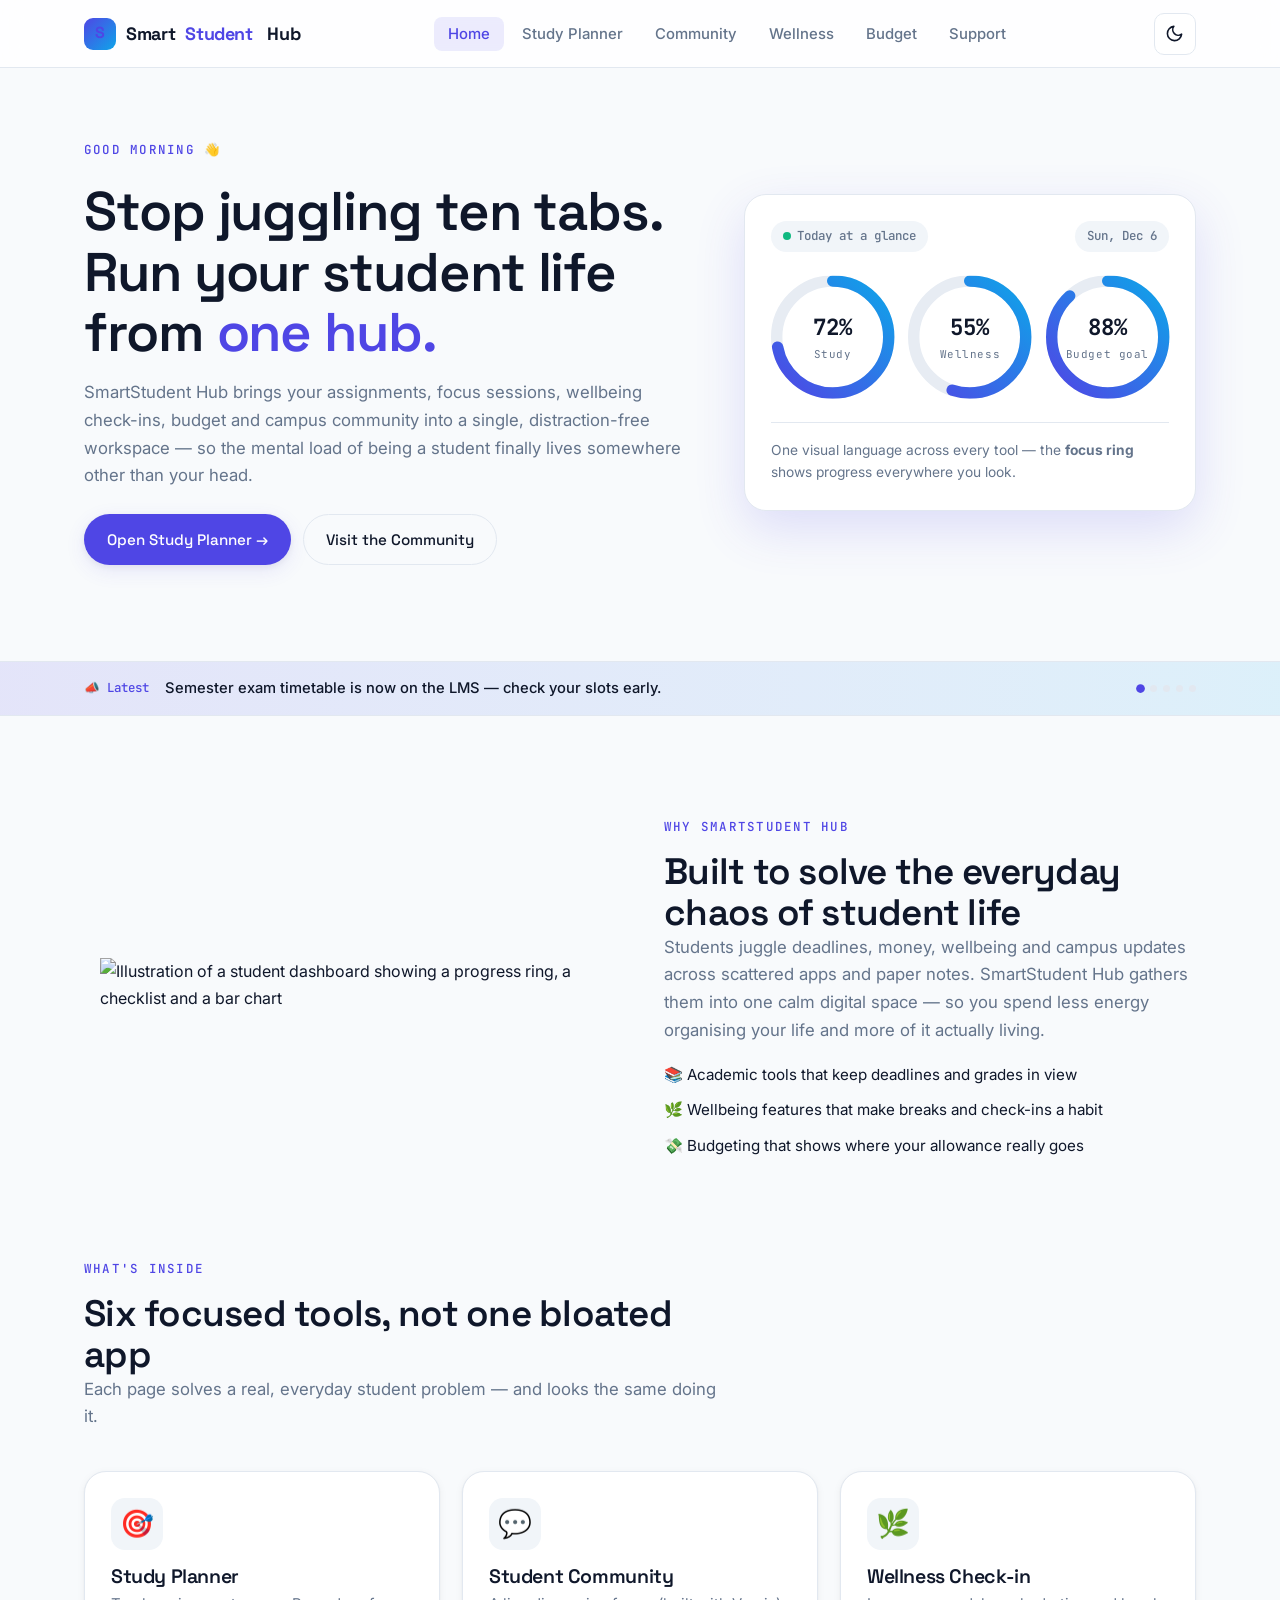
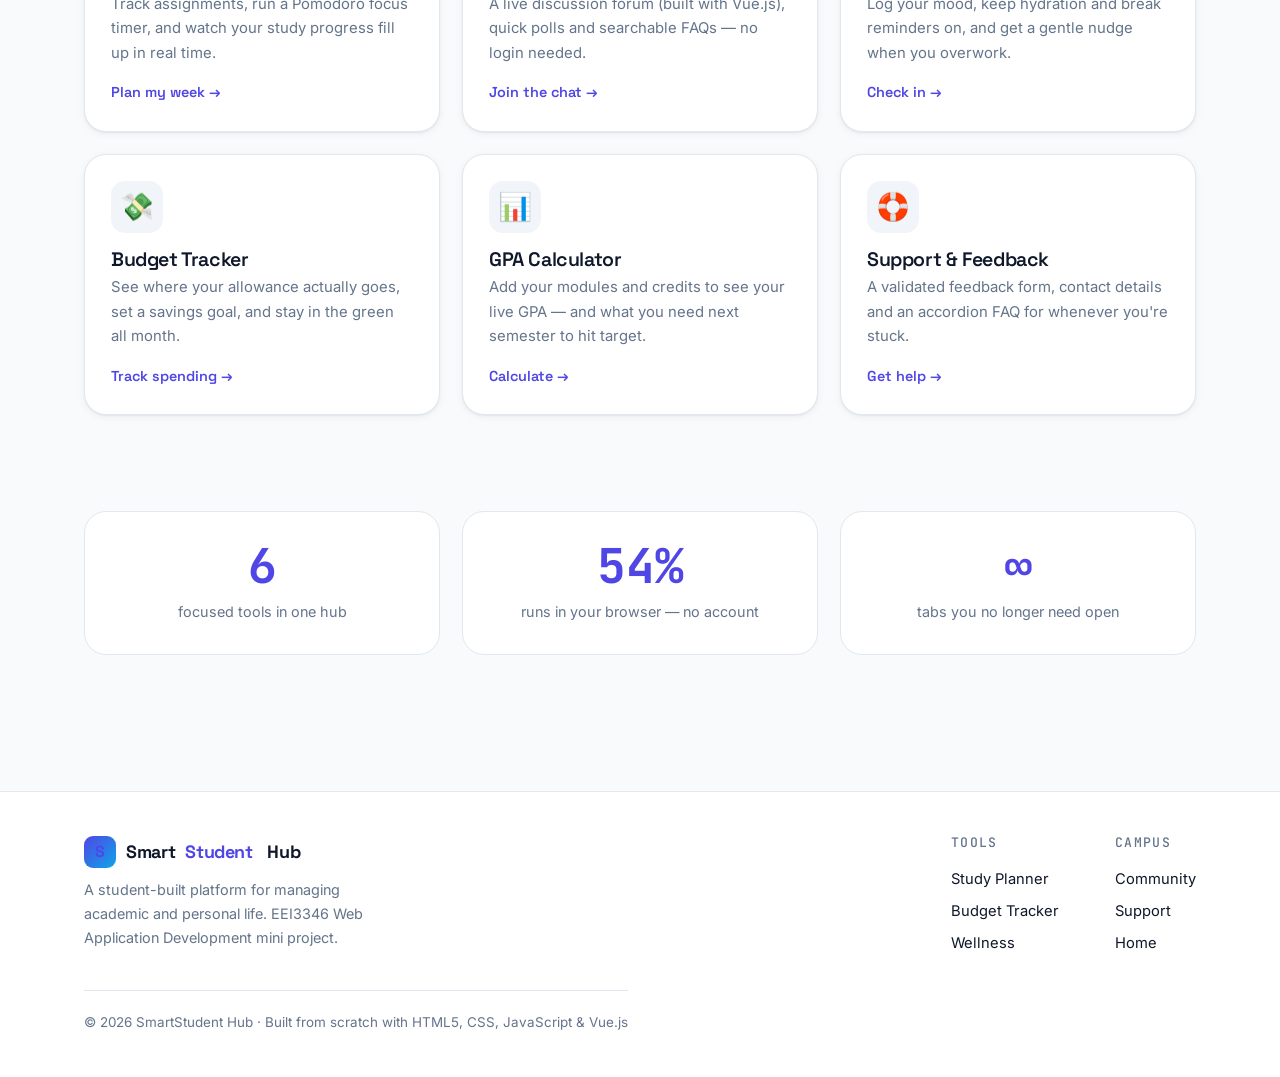
==== commit fc9e2f0c: "Add original SVG illustrations to Home, Community and Wellness" ====
--- a/index.html
+++ b/index.html
@@ -49,10 +49,6 @@
           <span class="eyebrow" id="greetLine">Campus life, one calm dashboard</span>
           <span class="streak-badge" id="streakBadge" hidden></span>
         </div>
-        <div class="name-set" id="nameSet">
-          <input id="nameInput" type="text" maxlength="30" placeholder="What should we call you?" />
-          <button class="btn btn-primary" id="nameSave">Save</button>
-        </div>
         <h1>Stop juggling ten tabs.<br>Run your student life from <span style="color:var(--primary)">one hub.</span></h1>
         <p class="lead mt-2">
           SmartStudent Hub brings your assignments, focus sessions, wellbeing check-ins,
@@ -90,6 +86,25 @@
     </div>
   </div>
 
+  <!-- ============ MISSION ============ -->
+  <section class="section" style="padding-bottom:0">
+    <div class="container mission">
+      <div class="mission-img reveal">
+        <img src="assets/images/illustration-dashboard.svg" alt="Illustration of a student dashboard showing a progress ring, a checklist and a bar chart" />
+      </div>
+      <div class="mission-copy reveal">
+        <span class="eyebrow">Why SmartStudent Hub</span>
+        <h2>Built to solve the everyday chaos of student life</h2>
+        <p class="lead">Students juggle deadlines, money, wellbeing and campus updates across scattered apps and paper notes. SmartStudent Hub gathers them into one calm digital space — so you spend less energy organising your life and more of it actually living.</p>
+        <ul class="mission-list">
+          <li>📚 Academic tools that keep deadlines and grades in view</li>
+          <li>🌿 Wellbeing features that make breaks and check-ins a habit</li>
+          <li>💸 Budgeting that shows where your allowance really goes</li>
+        </ul>
+      </div>
+    </div>
+  </section>
+
   <!-- ============ FEATURES ============ -->
   <section class="section">
     <div class="container">
@@ -180,13 +195,14 @@
     .hero-grid { display: grid; grid-template-columns: 1.15fr .85fr; gap: 48px; align-items: center; }
     @media (max-width: 900px) { .hero-grid { grid-template-columns: 1fr; } }
 
+    .mission { display: grid; grid-template-columns: 1fr 1fr; gap: 48px; align-items: center; }
+    @media (max-width: 820px) { .mission { grid-template-columns: 1fr; } }
+    .mission-img img { width: 100%; max-width: 500px; margin: 0 auto; display: block; }
+    .mission-list { list-style: none; margin-top: 18px; display: flex; flex-direction: column; gap: 10px; }
+    .mission-list li { font-size: .95rem; color: var(--ink); }
+
     .hero-greet { display: flex; align-items: center; gap: 12px; flex-wrap: wrap; margin-bottom: 6px; }
     .streak-badge { font-family: var(--font-mono); font-size: .76rem; font-weight: 500; padding: 4px 11px; border-radius: 999px; background: color-mix(in srgb, var(--accent) 16%, transparent); color: var(--accent); white-space: nowrap; }
-    .name-set { display: flex; gap: 8px; margin-bottom: 14px; max-width: 380px; }
-    .name-set.hidden { display: none; }
-    .name-set input { flex: 1; font-family: inherit; font-size: .92rem; color: var(--ink); background: var(--surface-2); border: 1.5px solid var(--border); border-radius: 999px; padding: 10px 16px; transition: border-color .2s; }
-    .name-set input:focus { outline: none; border-color: var(--primary); }
-    .name-edit { background: none; border: none; color: var(--primary); font-family: var(--font-display); font-weight: 500; font-size: .82rem; cursor: pointer; padding: 0; text-decoration: underline; }
 
     .hero-card { background: var(--surface); border: 1px solid var(--border); border-radius: var(--radius-lg); padding: 26px; box-shadow: var(--shadow-lg); }
     .hero-card-top { display: flex; justify-content: space-between; gap: 10px; margin-bottom: 20px; flex-wrap: wrap; }
@@ -221,44 +237,20 @@
     document.getElementById("todayDate").textContent =
       new Date().toLocaleDateString(undefined, { weekday: "short", day: "numeric", month: "short" });
 
-    // Time-based greeting + remembered name + usage streak
+    // Time-based greeting + usage streak
     (function () {
       const greetLine = document.getElementById("greetLine");
-      const nameSet = document.getElementById("nameSet");
-      const nameInput = document.getElementById("nameInput");
-      const nameSave = document.getElementById("nameSave");
       const badge = document.getElementById("streakBadge");
 
-      function paintGreeting() {
-        const name = SSH.getName();
-        greetLine.textContent = SSH.greeting() + (name ? ", " + name : "") + " 👋";
-        if (name) {
-          nameSet.classList.add("hidden");
-          if (!document.getElementById("nameEdit")) {
-            const edit = document.createElement("button");
-            edit.id = "nameEdit"; edit.className = "name-edit"; edit.textContent = "not you?";
-            edit.addEventListener("click", () => { nameSet.classList.remove("hidden"); nameInput.value = name; nameInput.focus(); });
-            greetLine.after(edit);
-          }
-        }
-      }
-      function save() {
-        const v = nameInput.value.trim();
-        if (!v) { nameInput.focus(); return; }
-        SSH.setName(v);
-        const e = document.getElementById("nameEdit"); if (e) e.remove();
-        paintGreeting();
-      }
-      nameSave.addEventListener("click", save);
-      nameInput.addEventListener("keydown", e => { if (e.key === "Enter") save(); });
-
-      // streak (already incremented by main.js on load)
+      // greeting depends only on the time of day
+      greetLine.textContent = SSH.greeting() + " 👋";
+
+      // usage streak (incremented by main.js on load)
       const s = SSH.getStreak();
       if (s.count > 0) {
         badge.hidden = false;
         badge.textContent = s.count === 1 ? "🔥 Streak started!" : "🔥 " + s.count + "-day streak";
       }
-      paintGreeting();
     })();
 
     // Dynamic, rotating announcements (demonstrates dynamic content updates)
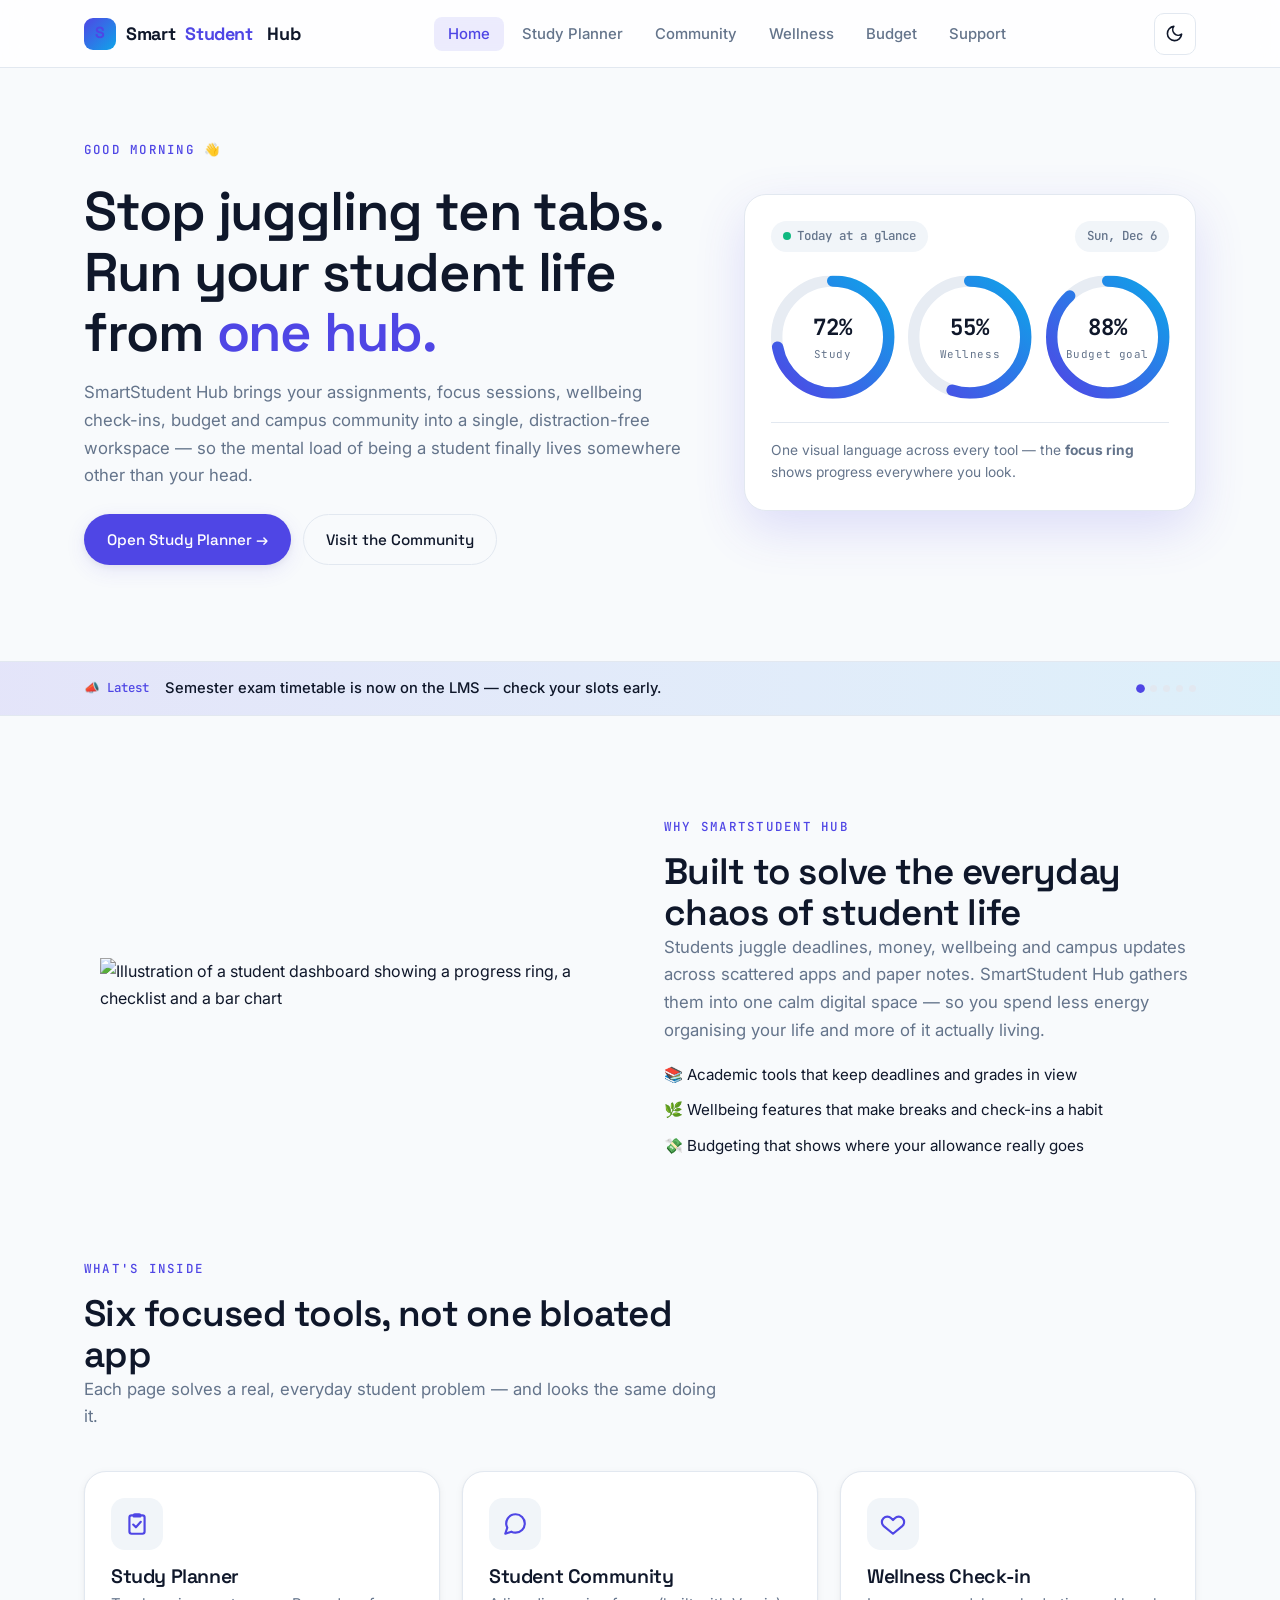
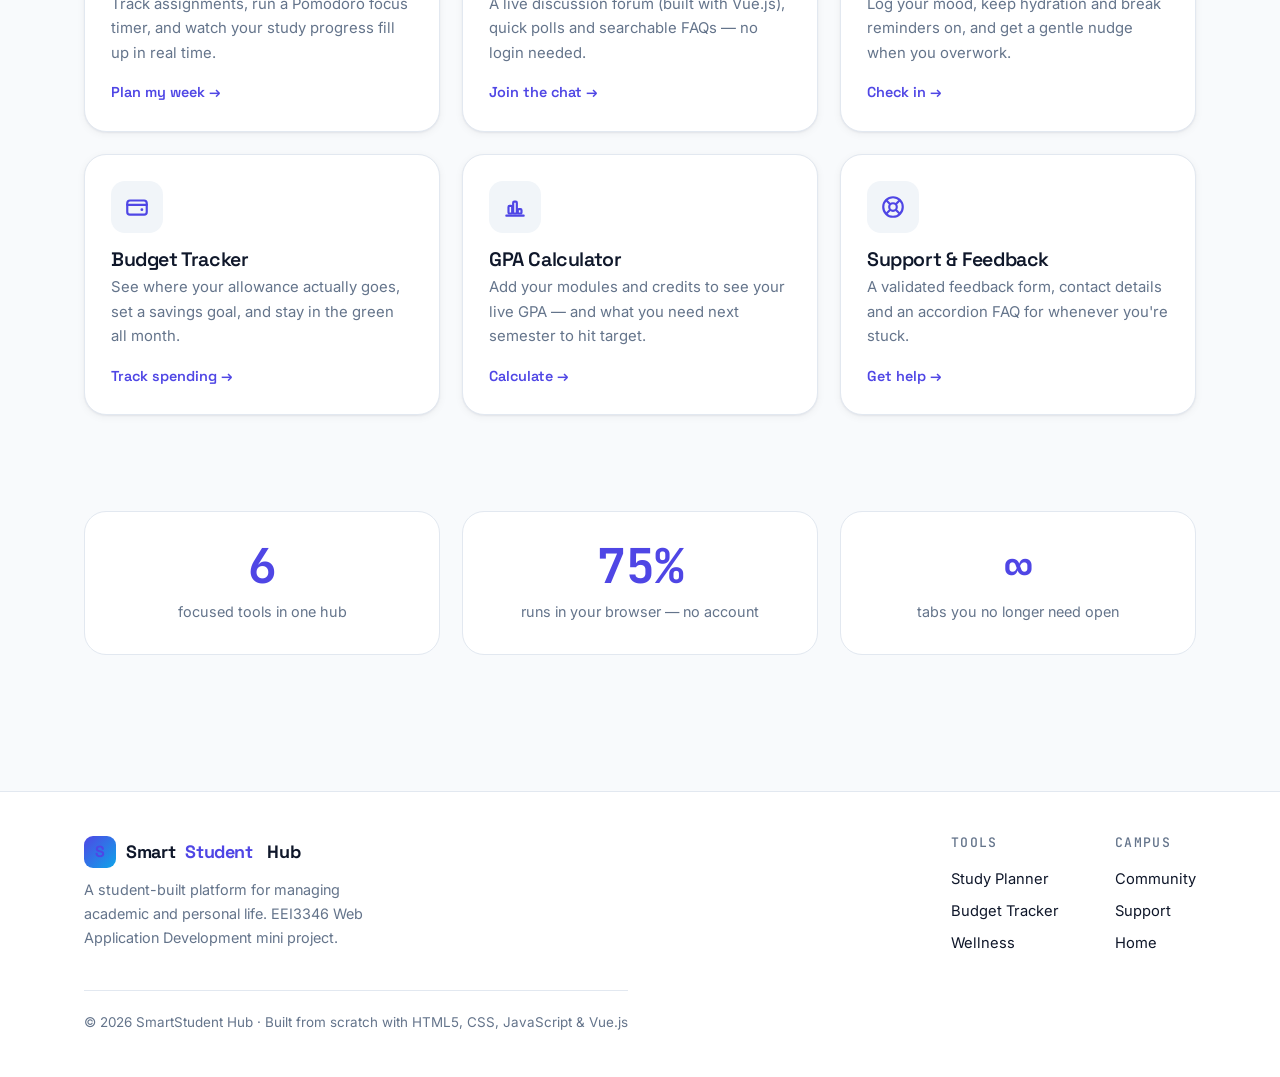
==== commit 3cc8b83c: "Replace feature-card emojis with consistent vector line icons" ====
--- a/index.html
+++ b/index.html
@@ -115,37 +115,37 @@
       </div>
       <div class="grid grid-3">
         <a class="card feature reveal" href="planner.html">
-          <div class="feature-ic">🎯</div>
+          <div class="feature-ic"><svg viewBox="0 0 24 24" fill="none" stroke="currentColor" stroke-width="2" stroke-linecap="round" stroke-linejoin="round" aria-hidden="true"><rect x="5" y="4" width="14" height="17" rx="2"/><path d="M9 4a1 1 0 0 1 1-1h4a1 1 0 0 1 1 1v1H9z"/><path d="M8.5 12.5l2.5 2.5 4.5-5"/></svg></div>
           <h3>Study Planner</h3>
           <p>Track assignments, run a Pomodoro focus timer, and watch your study progress fill up in real time.</p>
           <span class="feature-go">Plan my week →</span>
         </a>
         <a class="card feature reveal" href="community.html">
-          <div class="feature-ic">💬</div>
+          <div class="feature-ic"><svg viewBox="0 0 24 24" fill="none" stroke="currentColor" stroke-width="2" stroke-linecap="round" stroke-linejoin="round" aria-hidden="true"><path d="M21 11.5a8.4 8.4 0 0 1-8.5 8.5 8.5 8.5 0 0 1-3.9-.9L3 21l1.9-5.6A8.5 8.5 0 0 1 12.5 3 8.4 8.4 0 0 1 21 11.5z"/></svg></div>
           <h3>Student Community</h3>
           <p>A live discussion forum (built with Vue.js), quick polls and searchable FAQs — no login needed.</p>
           <span class="feature-go">Join the chat →</span>
         </a>
         <a class="card feature reveal" href="wellness.html">
-          <div class="feature-ic">🌿</div>
+          <div class="feature-ic"><svg viewBox="0 0 24 24" fill="none" stroke="currentColor" stroke-width="2" stroke-linecap="round" stroke-linejoin="round" aria-hidden="true"><path d="M20.8 6.6a5 5 0 0 0-7.1 0L12 8.3l-1.7-1.7a5 5 0 0 0-7.1 7.1L12 21l8.8-7.3a5 5 0 0 0 0-7.1z"/></svg></div>
           <h3>Wellness Check-in</h3>
           <p>Log your mood, keep hydration and break reminders on, and get a gentle nudge when you overwork.</p>
           <span class="feature-go">Check in →</span>
         </a>
         <a class="card feature reveal" href="budget.html">
-          <div class="feature-ic">💸</div>
+          <div class="feature-ic"><svg viewBox="0 0 24 24" fill="none" stroke="currentColor" stroke-width="2" stroke-linecap="round" stroke-linejoin="round" aria-hidden="true"><rect x="3" y="6" width="18" height="13" rx="2.5"/><path d="M3 10h18"/><circle cx="16.5" cy="14.5" r="1.3" fill="currentColor" stroke="none"/></svg></div>
           <h3>Budget Tracker</h3>
           <p>See where your allowance actually goes, set a savings goal, and stay in the green all month.</p>
           <span class="feature-go">Track spending →</span>
         </a>
         <a class="card feature reveal" href="planner.html#gpa">
-          <div class="feature-ic">📊</div>
+          <div class="feature-ic"><svg viewBox="0 0 24 24" fill="none" stroke="currentColor" stroke-width="2" stroke-linecap="round" stroke-linejoin="round" aria-hidden="true"><path d="M4 20h16"/><rect x="6" y="11" width="3.4" height="7" rx="1"/><rect x="10.3" y="7" width="3.4" height="11" rx="1"/><rect x="14.6" y="14" width="3.4" height="4" rx="1"/></svg></div>
           <h3>GPA Calculator</h3>
           <p>Add your modules and credits to see your live GPA — and what you need next semester to hit target.</p>
           <span class="feature-go">Calculate →</span>
         </a>
         <a class="card feature reveal" href="support.html">
-          <div class="feature-ic">🛟</div>
+          <div class="feature-ic"><svg viewBox="0 0 24 24" fill="none" stroke="currentColor" stroke-width="2" stroke-linecap="round" stroke-linejoin="round" aria-hidden="true"><circle cx="12" cy="12" r="9"/><circle cx="12" cy="12" r="3.5"/><path d="M6 6l3.2 3.2M18 6l-3.2 3.2M18 18l-3.2-3.2M6 18l3.2-3.2"/></svg></div>
           <h3>Support & Feedback</h3>
           <p>A validated feedback form, contact details and an accordion FAQ for whenever you're stuck.</p>
           <span class="feature-go">Get help →</span>
@@ -220,7 +220,8 @@
     @media (max-width: 620px) { .announce-tag { display: none; } }
 
     .feature { display: flex; flex-direction: column; color: var(--ink); }
-    .feature-ic { font-size: 1.7rem; width: 52px; height: 52px; border-radius: 14px; display: grid; place-items: center; background: var(--surface-2); margin-bottom: 16px; }
+    .feature-ic { width: 52px; height: 52px; border-radius: 14px; display: grid; place-items: center; background: var(--surface-2); color: var(--primary); margin-bottom: 16px; }
+    .feature-ic svg { width: 26px; height: 26px; }
     .feature p { color: var(--muted); font-size: .93rem; flex: 1; margin-top: 4px; }
     .feature-go { color: var(--primary); font-weight: 600; font-size: .9rem; margin-top: 16px; font-family: var(--font-display); }
 
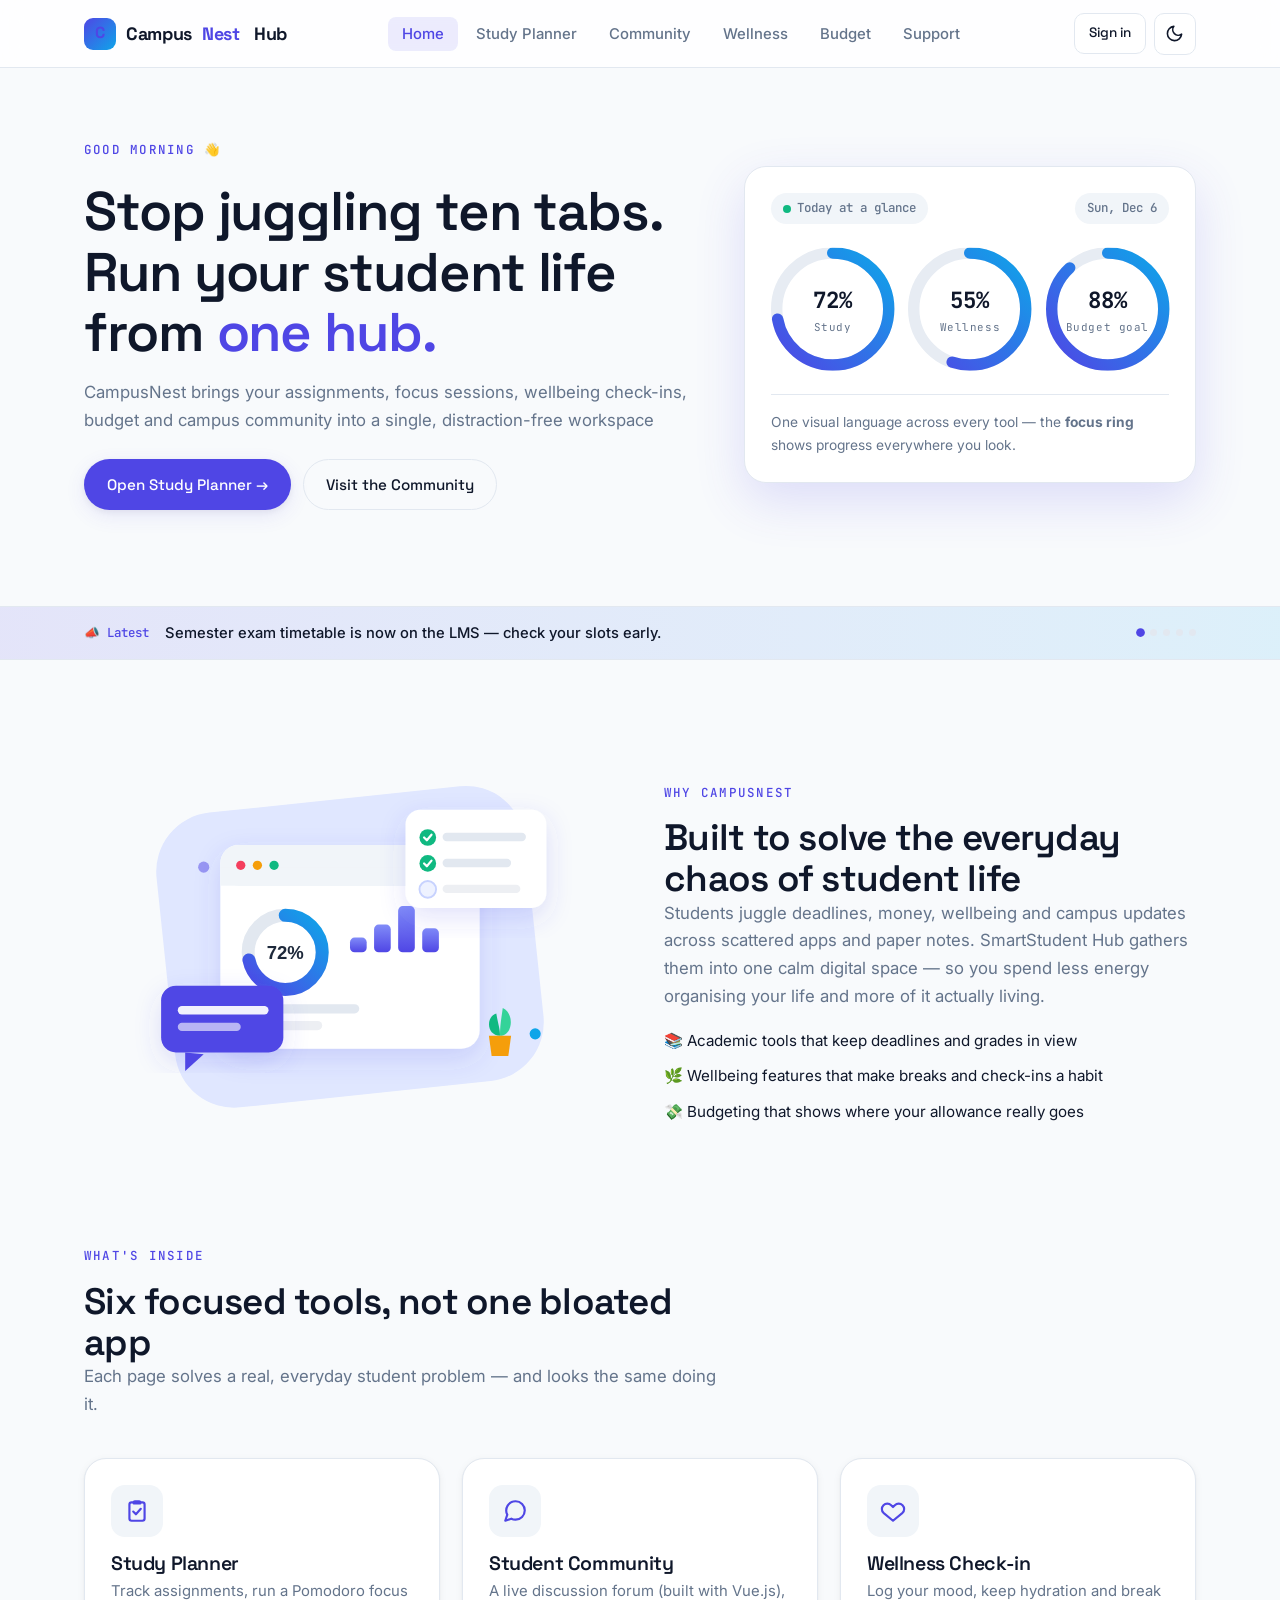
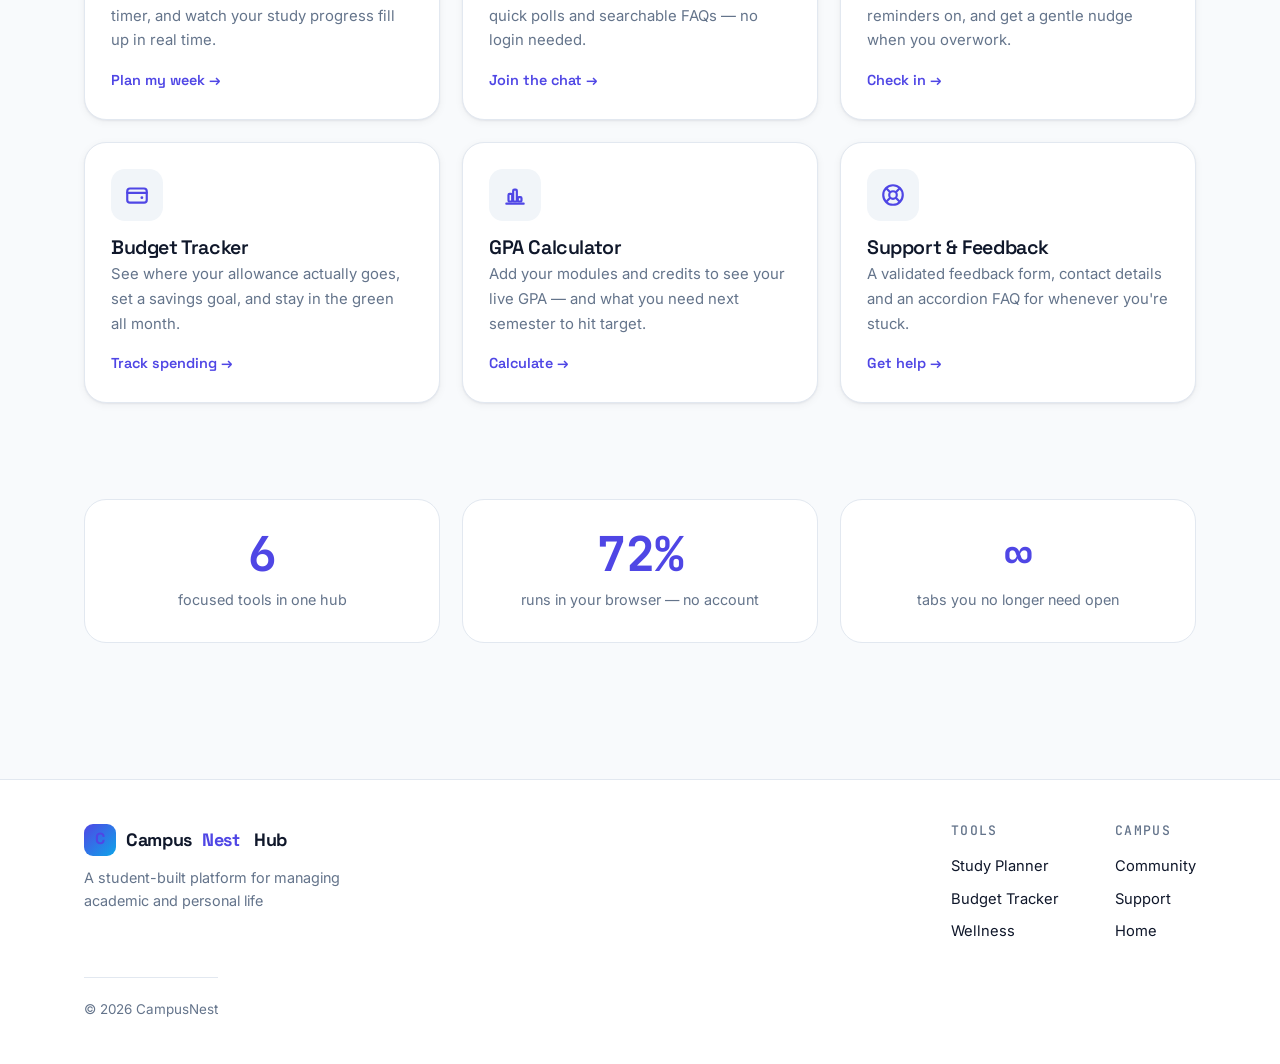
==== commit d24cb192: "Update content, authorship and website name" ====
--- a/index.html
+++ b/index.html
@@ -3,7 +3,7 @@
 <head>
   <meta charset="UTF-8" />
   <meta name="viewport" content="width=device-width, initial-scale=1.0" />
-  <title>SmartStudent Hub — Your campus life, organised</title>
+  <title>CampusNest — Your campus life, organised</title>
   <meta name="description" content="A student platform to plan study, track wellness, manage budget and connect with your campus community." />
 
   <!-- Fonts (swap to self-hosted files if the viva venue has no internet) -->
@@ -22,7 +22,7 @@
   <header class="nav">
     <div class="container">
       <a href="index.html" class="brand">
-        <span class="brand-mark">S</span>Smart<span>Student</span>&nbsp;Hub
+        <span class="brand-mark">C</span>Campus<span>Nest</span>&nbsp;Hub
       </a>
       <nav>
         <ul class="nav-links">
@@ -51,9 +51,8 @@
         </div>
         <h1>Stop juggling ten tabs.<br>Run your student life from <span style="color:var(--primary)">one hub.</span></h1>
         <p class="lead mt-2">
-          SmartStudent Hub brings your assignments, focus sessions, wellbeing check-ins,
-          budget and campus community into a single, distraction-free workspace — so the
-          mental load of being a student finally lives somewhere other than your head.
+          CampusNest brings your assignments, focus sessions, wellbeing check-ins,
+          budget and campus community into a single, distraction-free workspace
         </p>
         <div class="mt-3" style="display:flex;gap:12px;flex-wrap:wrap">
           <a href="planner.html" class="btn btn-primary">Open Study Planner →</a>
@@ -93,7 +92,7 @@
         <img src="assets/images/illustration-dashboard.svg" alt="Illustration of a student dashboard showing a progress ring, a checklist and a bar chart" />
       </div>
       <div class="mission-copy reveal">
-        <span class="eyebrow">Why SmartStudent Hub</span>
+        <span class="eyebrow">Why CampusNest</span>
         <h2>Built to solve the everyday chaos of student life</h2>
         <p class="lead">Students juggle deadlines, money, wellbeing and campus updates across scattered apps and paper notes. SmartStudent Hub gathers them into one calm digital space — so you spend less energy organising your life and more of it actually living.</p>
         <ul class="mission-list">
@@ -169,8 +168,8 @@
   <footer class="footer">
     <div class="container">
       <div>
-        <a href="index.html" class="brand"><span class="brand-mark">S</span>Smart<span>Student</span>&nbsp;Hub</a>
-        <p>A student-built platform for managing academic and personal life. EEI3346 Web Application Development mini project.</p>
+        <a href="index.html" class="brand"><span class="brand-mark">C</span>Campus<span>Nest</span>&nbsp;Hub</a>
+        <p>A student-built platform for managing academic and personal life</p>
       </div>
       <div class="footer-cols">
         <div>
@@ -187,7 +186,7 @@
         </div>
       </div>
     </div>
-    <div class="container"><div class="footer-base">© 2026 SmartStudent Hub · Built from scratch with HTML5, CSS, JavaScript &amp; Vue.js</div></div>
+    <div class="container"><div class="footer-base">© 2026 CampusNest </div></div>
   </footer>
 
   <!-- ============ Page-specific styles ============ -->
--- a/css/style.css
+++ b/css/style.css
@@ -234,3 +234,21 @@
 .text-center { text-align: center; }
 .mt-1 { margin-top: 8px; } .mt-2 { margin-top: 16px; } .mt-3 { margin-top: 24px; }
 .badge-dot { width: 8px; height: 8px; border-radius: 50%; background: var(--positive); display: inline-block; }
+
+/* ---------- 11. Empty states (shared) ---------- */
+.empty-state { text-align: center; padding: 38px 20px; }
+.empty-state .es-ic { font-size: 1.7rem; width: 56px; height: 56px; margin: 0 auto 14px; border-radius: 16px; background: var(--surface-2); border: 1px solid var(--border); display: grid; place-items: center; }
+.empty-state b { display: block; font-family: var(--font-display); font-size: 1rem; color: var(--ink); margin-bottom: 5px; }
+.empty-state span { color: var(--muted); font-size: .9rem; max-width: 34ch; margin: 0 auto; display: block; line-height: 1.5; }
+
+/* ---------- 12. Nav auth control ---------- */
+.auth-ctl { display: flex; align-items: center; gap: 10px; }
+.auth-hi { font-size: .85rem; color: var(--muted); font-family: var(--font-display); font-weight: 500; white-space: nowrap; }
+.auth-btn { display: inline-flex; align-items: center; padding: 8px 14px; border-radius: 10px; border: 1px solid var(--border); background: var(--surface); color: var(--ink); font-family: var(--font-display); font-weight: 500; font-size: .85rem; cursor: pointer; text-decoration: none; transition: border-color .2s, color .2s; }
+.auth-btn:hover { border-color: var(--primary); color: var(--primary); }
+@media (max-width: 600px) { .auth-hi { display: none; } }
+
+/* ---------- 13. Page header with illustration ---------- */
+.page-hero { display: grid; grid-template-columns: 1.12fr .88fr; gap: 40px; align-items: center; }
+.page-hero-img img { width: 100%; max-width: 440px; margin-left: auto; display: block; }
+@media (max-width: 820px) { .page-hero { grid-template-columns: 1fr; } .page-hero-img img { max-width: 320px; margin: 4px auto 0; } }
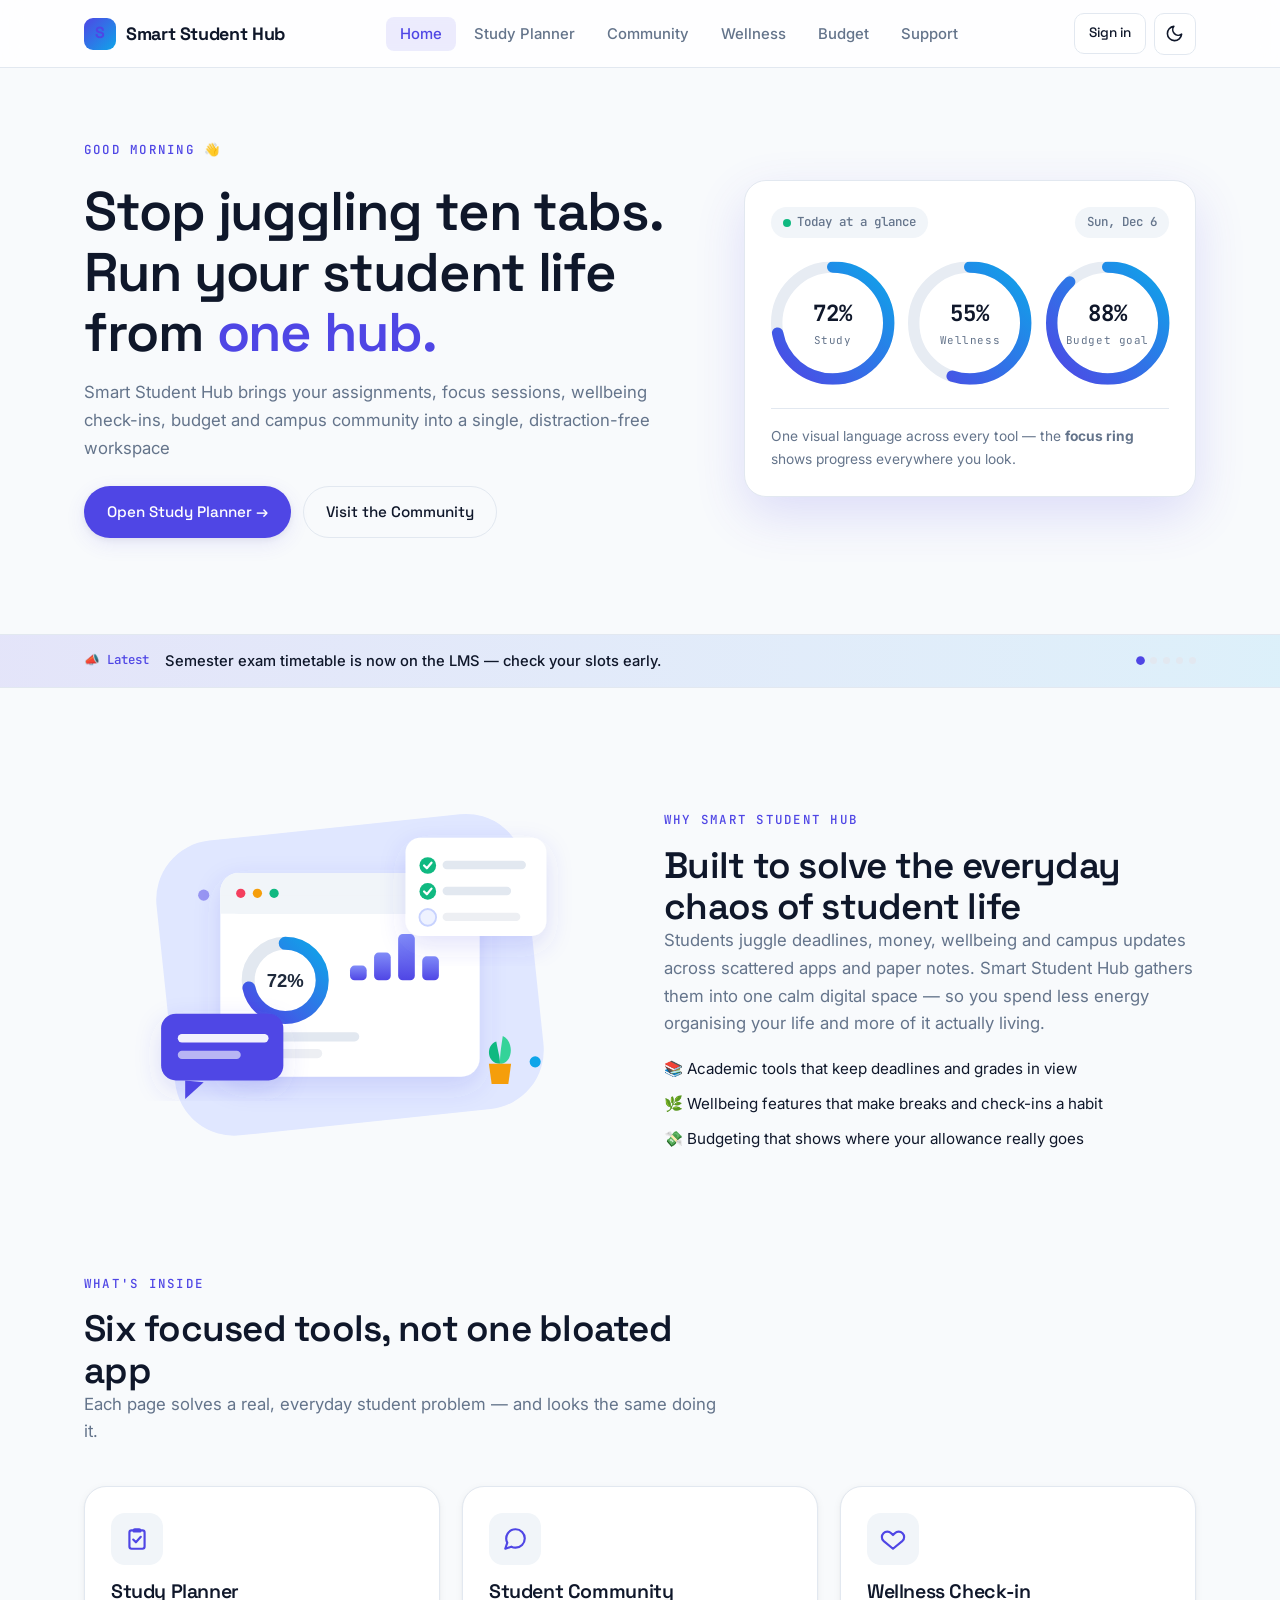
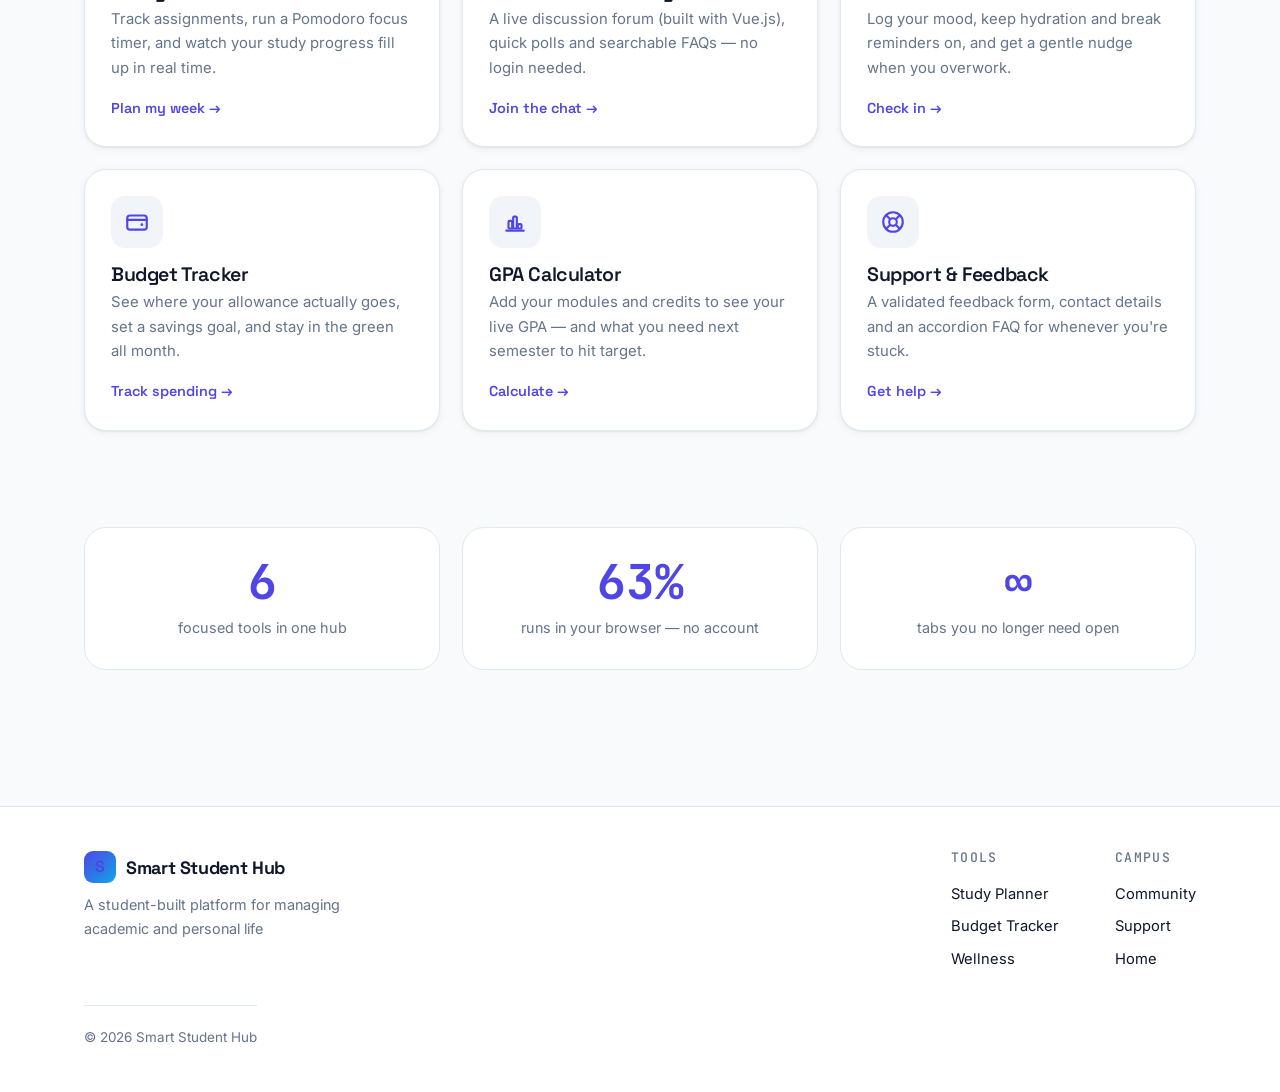
==== commit d0cbeb19: "Rename site branding to Smart Student Hub" ====
--- a/index.html
+++ b/index.html
@@ -3,7 +3,7 @@
 <head>
   <meta charset="UTF-8" />
   <meta name="viewport" content="width=device-width, initial-scale=1.0" />
-  <title>CampusNest — Your campus life, organised</title>
+  <title>Smart Student Hub — Your campus life, organised</title>
   <meta name="description" content="A student platform to plan study, track wellness, manage budget and connect with your campus community." />
 
   <!-- Fonts (swap to self-hosted files if the viva venue has no internet) -->
@@ -22,7 +22,7 @@
   <header class="nav">
     <div class="container">
       <a href="index.html" class="brand">
-        <span class="brand-mark">C</span>Campus<span>Nest</span>&nbsp;Hub
+        <span class="brand-mark">S</span>Smart Student Hub
       </a>
       <nav>
         <ul class="nav-links">
@@ -51,7 +51,7 @@
         </div>
         <h1>Stop juggling ten tabs.<br>Run your student life from <span style="color:var(--primary)">one hub.</span></h1>
         <p class="lead mt-2">
-          CampusNest brings your assignments, focus sessions, wellbeing check-ins,
+          Smart Student Hub brings your assignments, focus sessions, wellbeing check-ins,
           budget and campus community into a single, distraction-free workspace
         </p>
         <div class="mt-3" style="display:flex;gap:12px;flex-wrap:wrap">
@@ -92,9 +92,9 @@
         <img src="assets/images/illustration-dashboard.svg" alt="Illustration of a student dashboard showing a progress ring, a checklist and a bar chart" />
       </div>
       <div class="mission-copy reveal">
-        <span class="eyebrow">Why CampusNest</span>
+        <span class="eyebrow">Why Smart Student Hub</span>
         <h2>Built to solve the everyday chaos of student life</h2>
-        <p class="lead">Students juggle deadlines, money, wellbeing and campus updates across scattered apps and paper notes. SmartStudent Hub gathers them into one calm digital space — so you spend less energy organising your life and more of it actually living.</p>
+        <p class="lead">Students juggle deadlines, money, wellbeing and campus updates across scattered apps and paper notes. Smart Student Hub gathers them into one calm digital space — so you spend less energy organising your life and more of it actually living.</p>
         <ul class="mission-list">
           <li>📚 Academic tools that keep deadlines and grades in view</li>
           <li>🌿 Wellbeing features that make breaks and check-ins a habit</li>
@@ -168,7 +168,7 @@
   <footer class="footer">
     <div class="container">
       <div>
-        <a href="index.html" class="brand"><span class="brand-mark">C</span>Campus<span>Nest</span>&nbsp;Hub</a>
+        <a href="index.html" class="brand"><span class="brand-mark">S</span>Smart Student Hub</a>
         <p>A student-built platform for managing academic and personal life</p>
       </div>
       <div class="footer-cols">
@@ -186,7 +186,7 @@
         </div>
       </div>
     </div>
-    <div class="container"><div class="footer-base">© 2026 CampusNest </div></div>
+    <div class="container"><div class="footer-base">© 2026 Smart Student Hub </div></div>
   </footer>
 
   <!-- ============ Page-specific styles ============ -->
